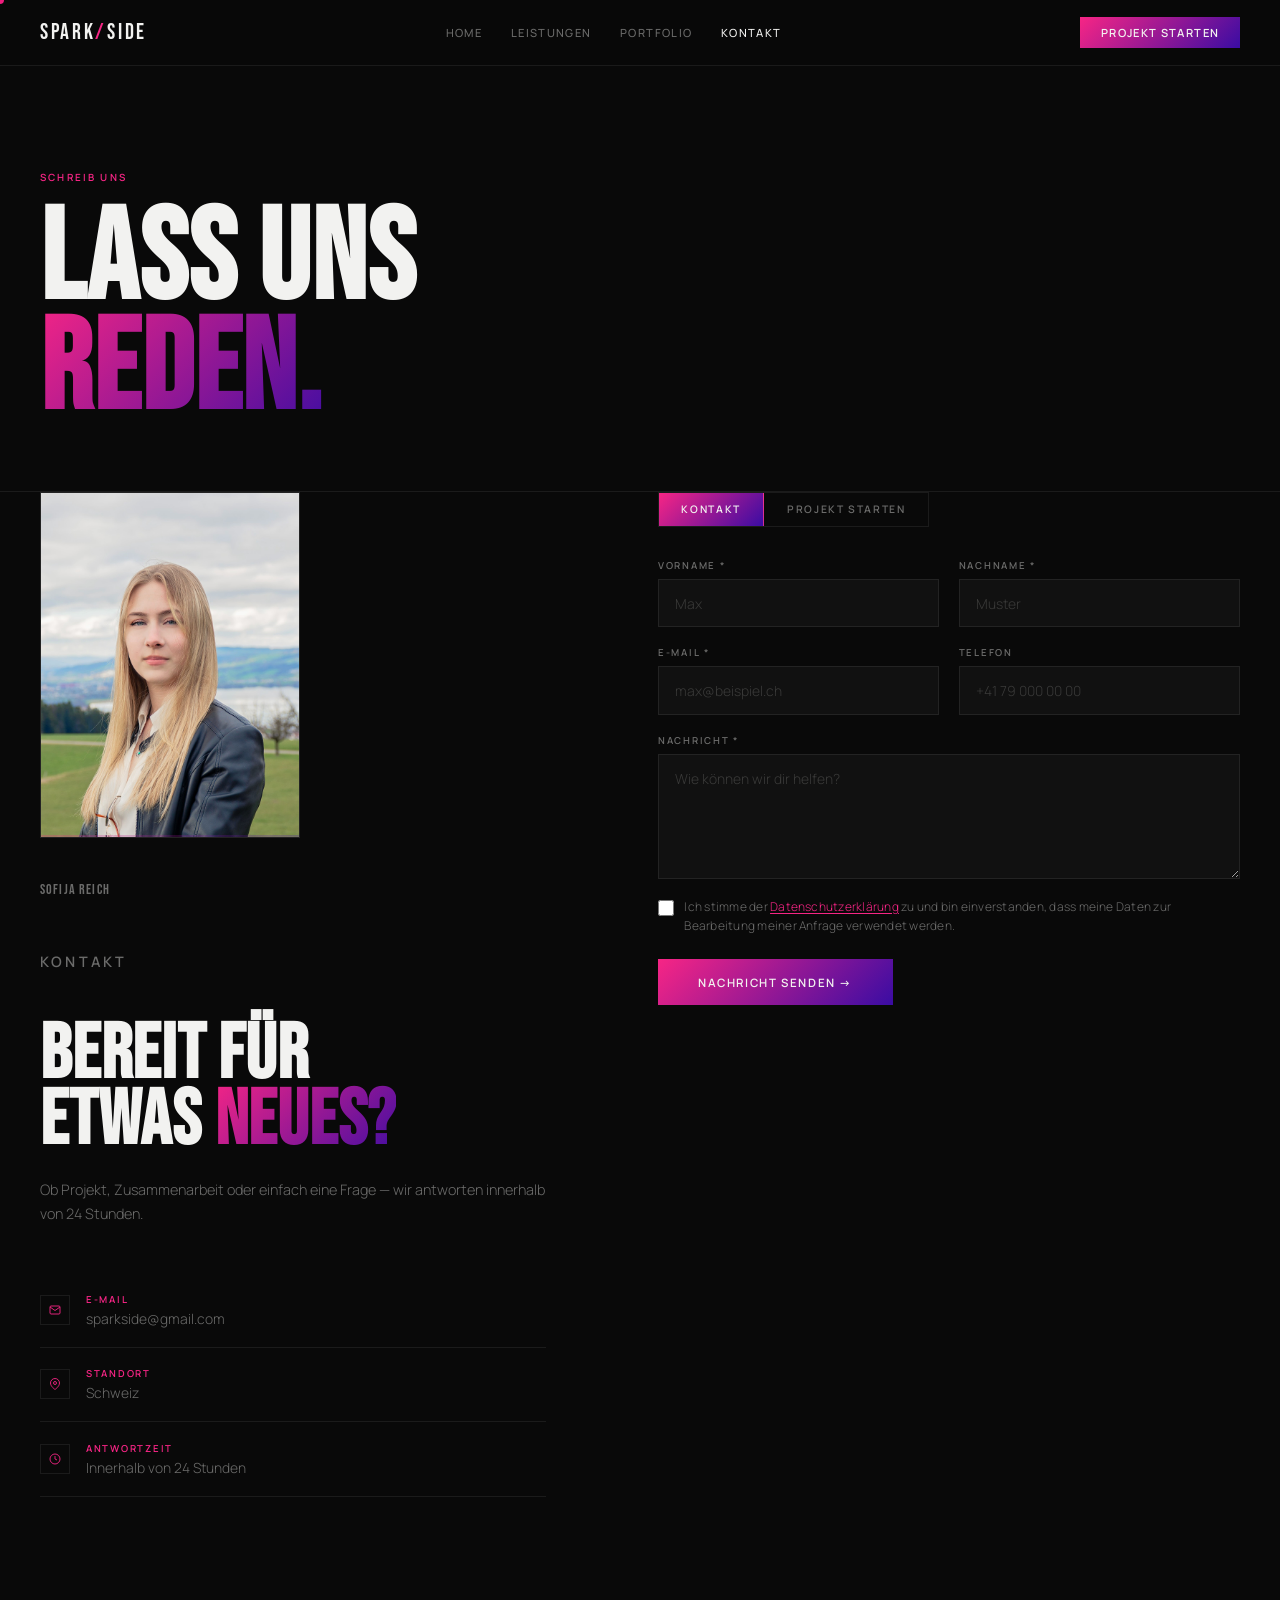
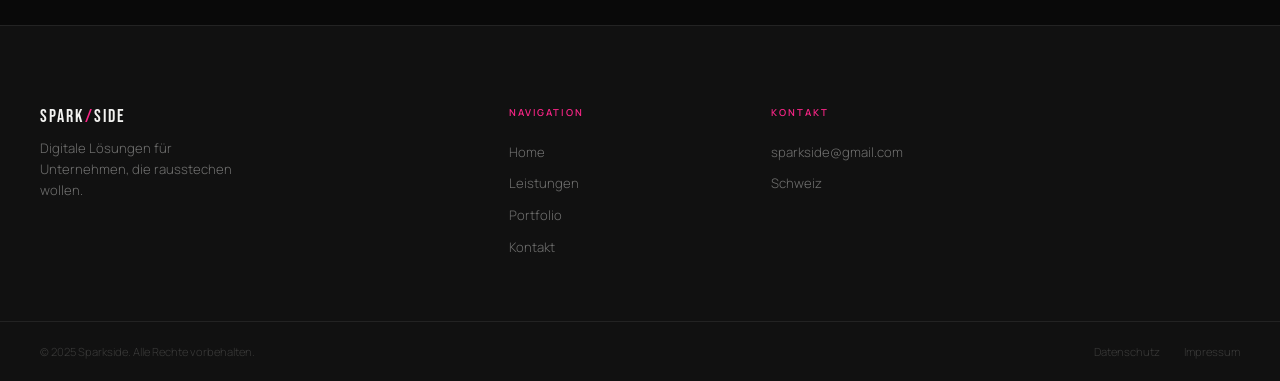
==== contact.html @ 6afa2f3f "Initial commit: SparkSide website" ====
<!DOCTYPE html>
<html lang="de">

<head>
  <meta charset="UTF-8" />
  <meta name="viewport" content="width=device-width, initial-scale=1.0" />
  <title>Kontakt — Sparkside</title>
  <link href="https://fonts.googleapis.com/css2?family=Bebas+Neue&family=Manrope:wght@300;400;500;600&display=swap"
    rel="stylesheet" />
  <link rel="stylesheet" href="style.css" />
  <style>
    .form-tabs {
      display: flex;
      gap: 0;
      margin-bottom: 2rem;
      border: 1px solid var(--bdr);
      width: fit-content;
    }

    .form-tab {
      font-size: .65rem;
      font-weight: 600;
      letter-spacing: .16em;
      text-transform: uppercase;
      padding: .6rem 1.4rem;
      cursor: pointer;
      background: transparent;
      color: var(--dim);
      border: none;
      border-right: 1px solid var(--bdr);
      transition: color .2s, background .2s;
      font-family: var(--fb);
    }

    .form-tab:last-child {
      border-right: none;
    }

    .form-tab.active {
      background: var(--grad);
      color: var(--w);
    }

    .form-panel {
      display: none;
    }

    .form-panel.active {
      display: flex;
      flex-direction: column;
      gap: 1.2rem;
    }

    .fg-check {
      display: flex;
      flex-direction: row;
      align-items: flex-start;
      gap: .65rem;
    }

    .fg-check input[type="checkbox"] {
      width: 16px;
      height: 16px;
      flex-shrink: 0;
      margin-top: 2px;
      accent-color: var(--g);
      cursor: pointer;
    }

    .fg-check label {
      font-size: .75rem;
      line-height: 1.55;
      letter-spacing: .02em;
      text-transform: none;
      color: var(--dim);
      cursor: pointer;
    }

    .fg-check label a {
      color: var(--g);
      text-decoration: underline;
      text-underline-offset: 2px;
    }

    #form-msg {
      display: none;
    }

    .cta-glow::after {
      background: radial-gradient(ellipse at 30%, rgba(247, 37, 133, .06) 0%, rgba(58, 12, 163, .04) 60%, transparent 80%);
    }
  </style>
</head>

<body>
  <div id="cur"></div>

  <nav id="nav">
    <div class="nav-in">
      <a class="logo" href="index.html">SPARK<span>/</span>SIDE</a>
      <ul class="nl">
        <li><a href="index.html">Home</a></li>
        <li><a href="services.html">Leistungen</a></li>
        <li><a href="portfolio.html">Portfolio</a></li>
        <li><a href="contact.html" class="on">Kontakt</a></li>
      </ul>
      <a class="ncta" href="contact.html?typ=projekt">Projekt starten</a>
      <button class="burg" id="burg" aria-label="Menü"><span></span><span></span><span></span></button>
    </div>
  </nav>

  <div class="drw" id="drw">
    <a href="index.html" onclick="closeDrawer()">Home</a>
    <a href="services.html" onclick="closeDrawer()">Leistungen</a>
    <a href="portfolio.html" onclick="closeDrawer()">Portfolio</a>
    <a href="contact.html" onclick="closeDrawer()">Kontakt</a>
    <a class="drw-cta" href="contact.html?typ=projekt" onclick="closeDrawer()">Projekt starten →</a>
  </div>

  <div class="spacer"></div>

  <main>
    <div class="ph">
      <p class="tag rv">Schreib uns</p>
      <h1 class="rv d1">LASS UNS<br><span>REDEN.</span></h1>
    </div>

    <div class="cg">
      <div class="cl rv">
        <!-- Portrait-Platzhalter: Füge dein Foto als assets/portrait.webp ein, dann ersetze diesen Block durch <img src="assets/portrait.webp" alt="Portrait" class="portrait-img" /> -->
        <div class="portrait-ph">
          <div class="portrait-ph-inner">
            <img src="assets/image00001.jpeg" alt="Portrait" class="portrait-img" />
          </div>
        </div>
        <p class="portrait-name">Sofija Reich</p>
        <p class="tag">Kontakt</p>
        <h2>BEREIT FÜR<br>ETWAS <span>NEUES?</span></h2>
        <p>Ob Projekt, Zusammenarbeit oder einfach eine Frage — wir antworten innerhalb von 24 Stunden.</p>

        <div class="cdet">
          <div class="cdet-ic">
            <svg viewBox="0 0 24 24">
              <path d="M4 4h16c1.1 0 2 .9 2 2v12c0 1.1-.9 2-2 2H4c-1.1 0-2-.9-2-2V6c0-1.1.9-2 2-2z" />
              <polyline points="22,6 12,13 2,6" />
            </svg>
          </div>
          <div>
            <div class="cdet-l">E-Mail</div>
            <div class="cdet-v"><a href="mailto:sparkside@gmail.com">sparkside@gmail.com</a></div>
          </div>
        </div>

        <div class="cdet">
          <div class="cdet-ic">
            <svg viewBox="0 0 24 24">
              <path d="M21 10c0 7-9 13-9 13s-9-6-9-13a9 9 0 0 1 18 0z" />
              <circle cx="12" cy="10" r="3" />
            </svg>
          </div>
          <div>
            <div class="cdet-l">Standort</div>
            <div class="cdet-v">Schweiz</div>
          </div>
        </div>

        <div class="cdet">
          <div class="cdet-ic">
            <svg viewBox="0 0 24 24">
              <circle cx="12" cy="12" r="10" />
              <polyline points="12 6 12 12 16 14" />
            </svg>
          </div>
          <div>
            <div class="cdet-l">Antwortzeit</div>
            <div class="cdet-v">Innerhalb von 24 Stunden</div>
          </div>
        </div>
      </div>

      <div class="rv d1">
        <div class="form-tabs">
          <button class="form-tab active" onclick="switchTab('kontakt', this)">Kontakt</button>
          <button class="form-tab" onclick="switchTab('projekt', this)">Projekt starten</button>
        </div>

        <div id="form-msg" class="form-msg"></div>

        <!-- Kontakt-Formular -->
        <form id="form-kontakt" class="form-panel active" action="https://formspree.io/f/DEINE_FORMSPREE_ID"
          method="POST">
          <input type="hidden" name="_subject" value="Neue Kontaktanfrage — Sparkside" />
          <input type="hidden" name="anfrage_typ" value="Kontakt" />

          <div class="fr">
            <div class="fg">
              <label for="k-vorname">Vorname *</label>
              <input id="k-vorname" type="text" name="vorname" required placeholder="Max" autocomplete="given-name" />
            </div>
            <div class="fg">
              <label for="k-nachname">Nachname *</label>
              <input id="k-nachname" type="text" name="nachname" required placeholder="Muster"
                autocomplete="family-name" />
            </div>
          </div>

          <div class="fr">
            <div class="fg">
              <label for="k-email">E-Mail *</label>
              <input id="k-email" type="email" name="email" required placeholder="max@beispiel.ch"
                autocomplete="email" />
            </div>
            <div class="fg">
              <label for="k-telefon">Telefon</label>
              <input id="k-telefon" type="tel" name="telefon" placeholder="+41 79 000 00 00" autocomplete="tel" />
            </div>
          </div>

          <div class="fg">
            <label for="k-nachricht">Nachricht *</label>
            <textarea id="k-nachricht" name="nachricht" required placeholder="Wie können wir dir helfen?"></textarea>
          </div>

          <div class="fg-check">
            <input type="checkbox" id="k-dsgvo" name="datenschutz" required value="akzeptiert" />
            <label for="k-dsgvo">
              Ich stimme der <a href="#">Datenschutzerklärung</a> zu und bin einverstanden, dass meine Daten zur
              Bearbeitung meiner Anfrage verwendet werden.
            </label>
          </div>

          <button type="submit" class="fsub">Nachricht senden →</button>
        </form>

        <!-- Projekt-Formular -->
        <form id="form-projekt" class="form-panel" action="https://formspree.io/f/DEINE_FORMSPREE_ID" method="POST">
          <input type="hidden" name="_subject" value="Neue Projektanfrage — Sparkside" />
          <input type="hidden" name="anfrage_typ" value="Projekt starten" />

          <div class="fr">
            <div class="fg">
              <label for="p-vorname">Vorname *</label>
              <input id="p-vorname" type="text" name="vorname" required placeholder="Max" autocomplete="given-name" />
            </div>
            <div class="fg">
              <label for="p-nachname">Nachname *</label>
              <input id="p-nachname" type="text" name="nachname" required placeholder="Muster"
                autocomplete="family-name" />
            </div>
          </div>

          <div class="fr">
            <div class="fg">
              <label for="p-email">E-Mail *</label>
              <input id="p-email" type="email" name="email" required placeholder="max@beispiel.ch"
                autocomplete="email" />
            </div>
            <div class="fg">
              <label for="p-telefon">Telefon</label>
              <input id="p-telefon" type="tel" name="telefon" placeholder="+41 79 000 00 00" autocomplete="tel" />
            </div>
          </div>

          <div class="fr">
            <div class="fg">
              <label for="p-leistung">Gewünschte Leistung *</label>
              <select id="p-leistung" name="leistung" required>
                <option value="">Bitte wählen …</option>
                <option value="Webdesign & Entwicklung">Webdesign &amp; Entwicklung</option>
                <option value="Branding & Corporate Design">Branding &amp; Corporate Design</option>
                <option value="Social Media Management">Social Media Management</option>
                <option value="Print & Digitale Dossiers">Print &amp; Digitale Dossiers</option>
                <option value="SEO & Digital Ads">SEO &amp; Digital Ads</option>
                <option value="Mehrere / Paket">Mehrere / Paket</option>
              </select>
            </div>
            <div class="fg">
              <label for="p-budget">Geschätztes Budget</label>
              <select id="p-budget" name="budget">
                <option value="Noch unklar">Noch unklar</option>
                <option value="Bis CHF 2'000">Bis CHF 2'000</option>
                <option value="CHF 2'000–5'000">CHF 2'000–5'000</option>
                <option value="CHF 5'000–10'000">CHF 5'000–10'000</option>
                <option value="Über CHF 10'000">Über CHF 10'000</option>
              </select>
            </div>
          </div>

          <div class="fg">
            <label for="p-unternehmen">Unternehmen / Website</label>
            <input id="p-unternehmen" type="text" name="unternehmen" placeholder="Muster GmbH — muster.ch" />
          </div>

          <div class="fg">
            <label for="p-nachricht">Projektbeschreibung *</label>
            <textarea id="p-nachricht" name="nachricht" required
              placeholder="Erzähl uns von deinem Projekt — was soll entstehen, was sind deine Ziele?"
              style="min-height:150px"></textarea>
          </div>

          <div class="fg-check">
            <input type="checkbox" id="p-dsgvo" name="datenschutz" required value="akzeptiert" />
            <label for="p-dsgvo">
              Ich stimme der <a href="#">Datenschutzerklärung</a> zu und bin einverstanden, dass meine Daten zur
              Bearbeitung meiner Anfrage verwendet werden.
            </label>
          </div>

          <button type="submit" class="fsub">Anfrage senden →</button>
        </form>
      </div>
    </div>
  </main>

  <footer class="foot">
    <div class="foot-top">
      <div>
        <div class="fl">SPARK<span>/</span>SIDE</div>
        <p class="ft-tag">Digitale Lösungen für Unternehmen, die rausstechen wollen.</p>
      </div>
      <div class="fcol">
        <h5>Navigation</h5>
        <ul>
          <li><a href="index.html">Home</a></li>
          <li><a href="services.html">Leistungen</a></li>
          <li><a href="portfolio.html">Portfolio</a></li>
          <li><a href="contact.html">Kontakt</a></li>
        </ul>
      </div>
      <div class="fcol">
        <h5>Kontakt</h5>
        <ul>
          <li><a href="mailto:sparkside@gmail.com">sparkside@gmail.com</a></li>
          <li><span style="font-size:.82rem;color:var(--dim)">Schweiz</span></li>
        </ul>
      </div>
    </div>
    <div class="foot-bot">
      <span class="fcp">© 2025 Sparkside. Alle Rechte vorbehalten.</span>
      <div class="flg"><a href="#">Datenschutz</a><a href="#">Impressum</a></div>
    </div>
  </footer>

  <script src="script.js"></script>
  <script>
    function switchTab(panel, btn) {
      document.querySelectorAll('.form-tab').forEach(function (t) { t.classList.remove('active'); });
      document.querySelectorAll('.form-panel').forEach(function (p) { p.classList.remove('active'); });
      btn.classList.add('active');
      document.getElementById('form-' + panel).classList.add('active');
      var msg = document.getElementById('form-msg');
      msg.style.display = 'none';
      msg.className = 'form-msg';
    }

    (function () {
      var params = new URLSearchParams(window.location.search);
      if (params.get('typ') === 'projekt') {
        var btn = document.querySelectorAll('.form-tab')[1];
        if (btn) switchTab('projekt', btn);
      }

      ['form-kontakt', 'form-projekt'].forEach(function (id) {
        var form = document.getElementById(id);
        if (!form) return;

        form.addEventListener('submit', async function (e) {
          e.preventDefault();
          var submitBtn = form.querySelector('.fsub');
          var originalText = submitBtn.textContent;
          var msg = document.getElementById('form-msg');

          submitBtn.disabled = true;
          submitBtn.textContent = 'Wird gesendet …';

          try {
            var res = await fetch(form.action, {
              method: 'POST',
              body: new FormData(form),
              headers: { 'Accept': 'application/json' }
            });

            if (res.ok) {
              msg.className = 'form-msg success';
              msg.textContent = 'Vielen Dank — wir melden uns innerhalb von 24 Stunden bei dir.';
              msg.style.display = 'block';
              form.reset();
            } else {
              var data = await res.json();
              throw new Error(data.errors ? data.errors.map(function (e) { return e.message; }).join(', ') : 'Fehler');
            }
          } catch (err) {
            msg.className = 'form-msg error';
            msg.textContent = 'Etwas ist schiefgelaufen. Bitte versuche es erneut oder schreib uns direkt: sparkside@gmail.com';
            msg.style.display = 'block';
          }

          submitBtn.disabled = false;
          submitBtn.textContent = originalText;
          msg.scrollIntoView({ behavior: 'smooth', block: 'nearest' });
        });
      });
    })();
  </script>
</body>

</html>                                                                                           
---- style.css ----
:root {
  --bg:    #090909;
  --bg2:   #111111;
  --bg3:   #191919;
  --g:     #f72585;
  --gd:    #c91f6c;
  --p2:    #3a0ca3;
  --grad:  linear-gradient(135deg, #f72585, #3a0ca3);
  --w:     #f2f2f0;
  --dim:   rgba(242,242,240,0.42);
  --dimr:  rgba(242,242,240,0.14);
  --bdr:   rgba(242,242,240,0.08);
  --fh:    'Bebas Neue', sans-serif;
  --fb:    'Manrope', sans-serif;
  --nav:   66px;
}

*,
*::before,
*::after {
  box-sizing: border-box;
  margin: 0;
  padding: 0;
}

html {
  scroll-behavior: smooth;
}

body {
  background: var(--bg);
  color: var(--w);
  font-family: var(--fb);
  font-weight: 300;
  -webkit-font-smoothing: antialiased;
  overflow-x: hidden;
}

a {
  color: inherit;
  text-decoration: none;
}

ul {
  list-style: none;
}

img,
svg {
  display: block;
  max-width: 100%;
}

button,
input,
select,
textarea {
  font: inherit;
}

/* Cursor */
#cur {
  position: fixed;
  width: 8px;
  height: 8px;
  background: var(--g);
  border-radius: 50%;
  pointer-events: none;
  z-index: 9999;
  transform: translate(-50%, -50%);
  transition: width .2s, height .2s;
  mix-blend-mode: difference;
}

#cur.big {
  width: 40px;
  height: 40px;
}

/* Nav */
nav {
  position: fixed;
  top: 0;
  left: 0;
  right: 0;
  height: var(--nav);
  z-index: 800;
  background: rgba(9,9,9,0.93);
  backdrop-filter: blur(18px);
  border-bottom: 1px solid var(--bdr);
  transition: border-color .3s, background .3s;
}

nav.sc {
  border-color: rgba(247,37,133,.18);
}

.nav-in {
  max-width: 1300px;
  margin: 0 auto;
  padding: 0 2.5rem;
  height: 100%;
  display: flex;
  align-items: center;
  justify-content: space-between;
  gap: 1rem;
}

.logo {
  font-family: var(--fh);
  font-size: 1.4rem;
  letter-spacing: .12em;
  color: var(--w);
  cursor: pointer;
  display: inline-flex;
  align-items: center;
  flex-shrink: 0;
}

.logo span {
  color: var(--g);
}

.nl {
  display: flex;
  align-items: center;
}

.nl li {
  display: flex;
}

.nl a {
  font-size: .7rem;
  font-weight: 500;
  letter-spacing: .12em;
  text-transform: uppercase;
  color: var(--dim);
  padding: .45rem .9rem;
  cursor: pointer;
  transition: color .2s;
  display: inline-flex;
  align-items: center;
}

.nl a:hover,
.nl a.on,
.nl a[aria-current="page"] {
  color: var(--w);
}

.ncta {
  font-size: .7rem;
  font-weight: 600;
  letter-spacing: .12em;
  text-transform: uppercase;
  color: var(--w);
  background: var(--grad);
  padding: .52rem 1.3rem;
  cursor: pointer;
  transition: filter .25s, transform .15s;
  display: inline-flex;
  align-items: center;
  justify-content: center;
  white-space: nowrap;
  flex-shrink: 0;
}

.ncta:hover {
  filter: brightness(1.14);
  transform: translateY(-1px);
}

.burg {
  display: none;
  flex-direction: column;
  gap: 5px;
  background: none;
  border: none;
  cursor: pointer;
  padding: 6px;
}

.burg span {
  display: block;
  width: 22px;
  height: 1.5px;
  background: var(--w);
  transition: transform .3s, opacity .3s;
}

.burg.open span:nth-child(1) {
  transform: translateY(6.5px) rotate(45deg);
}

.burg.open span:nth-child(2) {
  opacity: 0;
}

.burg.open span:nth-child(3) {
  transform: translateY(-6.5px) rotate(-45deg);
}

.drw {
  display: none;
  position: fixed;
  top: var(--nav);
  left: 0;
  right: 0;
  background: var(--bg2);
  border-bottom: 1px solid var(--bdr);
  padding: 2rem 2.5rem 3rem;
  z-index: 799;
}

.drw.open {
  display: block;
}

.drw a {
  display: block;
  font-family: var(--fh);
  font-size: 2.8rem;
  letter-spacing: .06em;
  color: var(--dim);
  padding: .2rem 0;
  border-bottom: 1px solid var(--bdr);
  cursor: pointer;
  transition: color .15s;
}

.drw a:hover {
  color: var(--g);
}

.drw-cta {
  display: inline-flex !important;
  align-items: center;
  justify-content: center;
  margin-top: 1.8rem;
  font-size: .7rem !important;
  font-family: var(--fb) !important;
  font-weight: 600;
  letter-spacing: .14em;
  text-transform: uppercase;
  background: var(--grad) !important;
  color: var(--w) !important;
  padding: .65rem 1.6rem !important;
  border: none !important;
  cursor: pointer;
  transition: filter .25s;
}

.drw-cta:hover {
  filter: brightness(1.14);
  color: var(--w) !important;
}

.spacer {
  height: var(--nav);
}

/* Shared */
main {
  width: 100%;
}

.tag {
  font-size: .62rem;
  font-weight: 600;
  letter-spacing: .22em;
  text-transform: uppercase;
  color: var(--g);
}

.w-wrap {
  max-width: 1300px;
  margin: 0 auto;
  padding: 0 2.5rem;
}

.sec {
  padding: 8rem 2.5rem;
  max-width: 1300px;
  margin: 0 auto;
}

.rv {
  opacity: 0;
  transform: translateY(28px);
  transition:
    opacity .75s cubic-bezier(.22,1,.36,1),
    transform .75s cubic-bezier(.22,1,.36,1);
}

.rv.in {
  opacity: 1;
  transform: none;
}

.rv.d1 { transition-delay: .1s; }
.rv.d2 { transition-delay: .2s; }
.rv.d3 { transition-delay: .3s; }
.rv.d4 { transition-delay: .4s; }

.tlink {
  font-size: .68rem;
  font-weight: 600;
  letter-spacing: .16em;
  text-transform: uppercase;
  color: var(--g);
  cursor: pointer;
  display: inline-flex;
  align-items: center;
  gap: .5rem;
  transition: gap .2s;
}

.tlink:hover {
  gap: .9rem;
}

.btn {
  font-size: .7rem;
  font-weight: 600;
  letter-spacing: .12em;
  text-transform: uppercase;
  padding: .75rem 1.8rem;
  cursor: pointer;
  border: none;
  display: inline-flex;
  align-items: center;
  justify-content: center;
  transition: background .2s, color .2s, transform .15s, border-color .2s, filter .25s;
  font-family: var(--fb);
  white-space: nowrap;
}

.btn:hover {
  transform: translateY(-2px);
}

.btn-g {
  background: var(--grad);
  color: var(--w);
}

.btn-g:hover {
  filter: brightness(1.14);
}

.btn-o {
  background: transparent;
  color: var(--dim);
  border: 1px solid var(--bdr);
}

.btn-o:hover {
  color: var(--w);
  border-color: var(--dimr);
}

/* Hero */
.hero {
  min-height: calc(100vh - var(--nav));
  display: flex;
  flex-direction: column;
  justify-content: flex-end;
  padding: 0 2.5rem 3.5rem;
  max-width: 1300px;
  margin: 0 auto;
}

.hero-kick {
  font-size: .62rem;
  font-weight: 600;
  letter-spacing: .24em;
  text-transform: uppercase;
  color: var(--g);
  margin-bottom: 1.6rem;
  display: flex;
  align-items: center;
  gap: .8rem;
}

.hero-kick::before {
  content: '';
  width: 24px;
  height: 1.5px;
  background: var(--g);
}

.hero h1 {
  font-family: var(--fh);
  font-size: clamp(5rem, 13vw, 14rem);
  line-height: .88;
  letter-spacing: .01em;
  color: var(--w);
}

.hero h1 .st {
  color: transparent;
  -webkit-text-stroke: 2px var(--g);
}

.hero-row {
  display: flex;
  align-items: flex-end;
  justify-content: space-between;
  margin-top: 3rem;
  padding-top: 2rem;
  border-top: 1px solid var(--bdr);
  flex-wrap: wrap;
  gap: 2rem;
}

.hero-sub {
  font-size: .9rem;
  color: var(--dim);
  max-width: 320px;
  line-height: 1.6;
}

.hero-btns {
  display: flex;
  gap: .8rem;
  align-items: center;
  flex-wrap: wrap;
}

/* Ticker */
.tick-wrap {
  overflow: hidden;
  border-top: 1px solid var(--bdr);
  border-bottom: 1px solid var(--bdr);
  background: var(--bg2);
  padding: .75rem 0;
}

.tick-t {
  display: flex;
  gap: 2.5rem;
  animation: tick 26s linear infinite;
  white-space: nowrap;
  width: max-content;
}

.tick-t span {
  font-size: .6rem;
  font-weight: 600;
  letter-spacing: .22em;
  text-transform: uppercase;
  color: var(--dim);
  flex-shrink: 0;
}

.tick-t .s {
  color: var(--g);
  font-size: .55rem;
}

@keyframes tick {
  from { transform: translateX(0); }
  to   { transform: translateX(-50%); }
}

/* Intro */
.intro {
  padding: 9rem 2.5rem;
  max-width: 1300px;
  margin: 0 auto;
  border-bottom: 1px solid var(--bdr);
}

.intro-g {
  display: grid;
  grid-template-columns: 1fr 1fr;
  gap: 6rem;
  align-items: end;
}

.intro-g h2 {
  font-family: var(--fh);
  font-size: clamp(3rem, 7vw, 7rem);
  line-height: .88;
  color: var(--w);
}

.intro-g h2 span {
  background: var(--grad);
  -webkit-background-clip: text;
  -webkit-text-fill-color: transparent;
  background-clip: text;
}

.intro-r p {
  font-size: .92rem;
  color: var(--dim);
  line-height: 1.7;
  margin-bottom: 1rem;
}

.stats {
  display: grid;
  grid-template-columns: repeat(3, 1fr);
  margin-top: 5rem;
  border: 1px solid var(--bdr);
}

.stat {
  padding: 2.5rem 2rem;
  border-right: 1px solid var(--bdr);
  transition: background .2s;
}

.stat:last-child {
  border-right: none;
}

.stat:hover {
  background: var(--bg2);
}

.sn {
  font-family: var(--fh);
  font-size: clamp(3rem, 6vw, 5.5rem);
  line-height: 1;
  color: var(--w);
  letter-spacing: .02em;
}

.sn span {
  color: var(--g);
}

.sl {
  font-size: .78rem;
  color: var(--dim);
  margin-top: .4rem;
  font-weight: 400;
}

/* Work */
.wh {
  display: flex;
  justify-content: space-between;
  align-items: flex-end;
  margin-bottom: 2.5rem;
  flex-wrap: wrap;
  gap: 1rem;
}

.wh h2 {
  font-family: var(--fh);
  font-size: clamp(3rem, 6vw, 6rem);
  line-height: .88;
  color: var(--w);
}

.wh h2 span {
  background: var(--grad);
  -webkit-background-clip: text;
  -webkit-text-fill-color: transparent;
  background-clip: text;
}

.wg {
  display: grid;
  grid-template-columns: 1.5fr 1fr;
  grid-template-rows: auto auto;
  gap: 2px;
  background: var(--bdr);
}

.wi {
  position: relative;
  overflow: hidden;
  background: var(--bg2);
  cursor: pointer;
  display: block;
}

.wi.tall {
  grid-row: 1 / 3;
}

.wi-img {
  overflow: hidden;
  height: 100%;
  min-height: 260px;
}

.wi-ph {
  width: 100%;
  height: 100%;
  min-height: inherit;
  display: flex;
  align-items: center;
  justify-content: center;
  transition: transform .7s cubic-bezier(.22,1,.36,1);
}

.wi:hover .wi-ph {
  transform: scale(1.04);
}

.ph1 { background: #101210; }
.ph2 { background: #0e0e14; }
.ph3 { background: #100e0e; }

.wi-ph span {
  font-size: .58rem;
  letter-spacing: .14em;
  text-transform: uppercase;
  color: rgba(242,242,240,.1);
}

.wi::before {
  content: '';
  position: absolute;
  bottom: 0;
  left: 0;
  height: 2px;
  width: 0;
  background: var(--grad);
  transition: width .4s cubic-bezier(.22,1,.36,1);
  z-index: 2;
}

.wi:hover::before {
  width: 100%;
}

.wi-info {
  position: absolute;
  bottom: 0;
  left: 0;
  right: 0;
  padding: 1.4rem 1.6rem;
  background: linear-gradient(to top, rgba(9,9,9,.88) 0%, transparent 100%);
  transform: translateY(4px);
  opacity: 0;
  transition: opacity .3s, transform .3s;
}

.wi:hover .wi-info {
  opacity: 1;
  transform: none;
}

.wi-title {
  font-family: var(--fh);
  font-size: 1.3rem;
  letter-spacing: .05em;
  color: var(--w);
  margin-bottom: .2rem;
}

.wi-cat {
  font-size: .62rem;
  font-weight: 600;
  letter-spacing: .14em;
  text-transform: uppercase;
  color: var(--g);
}

.wi-arr {
  position: absolute;
  top: 1.2rem;
  right: 1.4rem;
  font-size: 1.1rem;
  color: var(--g);
  transition: transform .25s;
}

.wi:hover .wi-arr {
  transform: translate(3px, -3px);
}

.wi-lbl {
  padding: 1rem 0 .2rem;
  display: flex;
  justify-content: space-between;
  align-items: center;
}

.wi-lbl-t {
  font-family: var(--fh);
  font-size: .95rem;
  letter-spacing: .04em;
  color: var(--w);
}

.wi-lbl-c {
  font-size: .62rem;
  color: var(--dim);
}

/* CTA */
.cta {
  padding: 7rem 2.5rem;
  text-align: center;
  background: var(--bg2);
  border-top: 1px solid var(--bdr);
  border-bottom: 1px solid var(--bdr);
  position: relative;
  overflow: hidden;
}

.cta::after {
  content: '';
  position: absolute;
  top: 50%;
  left: 50%;
  transform: translate(-50%, -50%);
  width: 600px;
  height: 300px;
  background: radial-gradient(ellipse at 30%, rgba(247,37,133,.06) 0%, rgba(58,12,163,.04) 60%, transparent 80%);
  pointer-events: none;
}

.cta h2 {
  font-family: var(--fh);
  font-size: clamp(3rem, 8vw, 8.5rem);
  line-height: .88;
  color: var(--w);
  margin-bottom: 1.5rem;
  letter-spacing: .01em;
}

.cta h2 span {
  background: var(--grad);
  -webkit-background-clip: text;
  -webkit-text-fill-color: transparent;
  background-clip: text;
}

.cta p {
  font-size: .9rem;
  color: var(--dim);
  margin-bottom: 2.5rem;
  line-height: 1.6;
}

/* Page header */
.ph {
  padding: 6.5rem 2.5rem 4rem;
  max-width: 1300px;
  margin: 0 auto;
  border-bottom: 1px solid var(--bdr);
}

.ph h1 {
  font-family: var(--fh);
  font-size: clamp(4rem, 10vw, 10rem);
  line-height: .86;
  letter-spacing: .01em;
  color: var(--w);
  margin-top: 1.4rem;
}

.ph h1 span {
  background: var(--grad);
  -webkit-background-clip: text;
  -webkit-text-fill-color: transparent;
  background-clip: text;
}

/* Services */
.svl {
  max-width: 1300px;
  margin: 0 auto;
}

.svi {
  display: grid;
  grid-template-columns: 60px 1fr 140px;
  gap: 2.5rem;
  align-items: start;
  padding: 3rem 2.5rem;
  border-bottom: 1px solid var(--bdr);
  transition: background .2s;
  position: relative;
  overflow: hidden;
}

.svi::before {
  content: '';
  position: absolute;
  left: 0;
  top: 0;
  bottom: 0;
  width: 0;
  background: var(--grad);
  transition: width .4s cubic-bezier(.22,1,.36,1);
}

.svi:hover::before {
  width: 2px;
}

.svi:hover {
  background: var(--bg2);
}

.svi-n {
  font-family: var(--fh);
  font-size: .82rem;
  letter-spacing: .1em;
  color: var(--g);
  padding-top: .3rem;
}

.svi-b h3 {
  font-family: var(--fh);
  font-size: clamp(1.6rem, 3vw, 2.5rem);
  letter-spacing: .04em;
  color: var(--w);
  margin-bottom: .7rem;
  line-height: 1;
}

.svi-b p {
  font-size: .87rem;
  color: var(--dim);
  line-height: 1.65;
  max-width: 500px;
}

.stags {
  display: flex;
  flex-wrap: wrap;
  gap: .3rem;
  margin-top: 1rem;
}

.stag {
  font-size: .6rem;
  font-weight: 600;
  letter-spacing: .1em;
  text-transform: uppercase;
  border: 1px solid var(--bdr);
  color: var(--dim);
  padding: .2rem .55rem;
  transition: border-color .2s, color .2s;
}

.svi:hover .stag {
  border-color: rgba(247,37,133,.22);
  color: rgba(247,37,133,.75);
}

.svi-p {
  font-size: .8rem;
  color: var(--dim);
  padding-top: .3rem;
  text-align: right;
  font-weight: 400;
}

/* Portfolio */
.pg {
  max-width: 1300px;
  margin: 0 auto;
  padding: 4rem 2.5rem 8rem;
  display: grid;
  grid-template-columns: 1fr 1fr;
  gap: 2.5rem;
}

.pi {
  cursor: pointer;
  position: relative;
  display: block;
}

.pi-img {
  aspect-ratio: 4 / 3;
  overflow: hidden;
  position: relative;
}

.pi-in {
  width: 100%;
  height: 100%;
  transition: transform .65s cubic-bezier(.22,1,.36,1);
}

.pi:hover .pi-in {
  transform: scale(1.05);
}

.pph {
  display: flex;
  align-items: center;
  justify-content: center;
  font-size: .58rem;
  letter-spacing: .14em;
  text-transform: uppercase;
  color: rgba(242,242,240,.1);
}

.pi-line {
  height: 1.5px;
  background: var(--bdr);
  margin: 1.3rem 0 1.1rem;
  transition: background .3s;
}

.pi:hover .pi-line {
  background: var(--g);
}

.pi-meta {
  display: flex;
  justify-content: space-between;
  align-items: flex-end;
  gap: 1rem;
}

.pi-t {
  font-family: var(--fh);
  font-size: 1.2rem;
  letter-spacing: .05em;
  color: var(--w);
  margin-bottom: .25rem;
  line-height: 1;
}

.pi-c {
  font-size: .62rem;
  font-weight: 500;
  letter-spacing: .1em;
  text-transform: uppercase;
  color: var(--dim);
}

.pi-a {
  font-size: 1.1rem;
  color: var(--g);
  transition: transform .25s;
  flex-shrink: 0;
}

.pi:hover .pi-a {
  transform: translate(3px, -3px);
}

/* Contact */
.cg {
  max-width: 1300px;
  margin: 0 auto;
  padding: 0 2.5rem 8rem;
  display: grid;
  grid-template-columns: 1fr 1.15fr;
  gap: 7rem;
  align-items: start;
}

.cl h2 {
  font-family: var(--fh);
  font-size: clamp(3rem, 6vw, 6.5rem);
  line-height: .86;
  letter-spacing: .01em;
  color: var(--w);
  margin: 1.4rem 0 1.5rem;
}

.cl h2 span {
  background: var(--grad);
  -webkit-background-clip: text;
  -webkit-text-fill-color: transparent;
  background-clip: text;
}

.cl p {
  font-size: .9rem;
  color: var(--dim);
  line-height: 1.65;
  margin-bottom: 3rem;
}

.cdet {
  padding: 1.2rem 0;
  border-bottom: 1px solid var(--bdr);
  display: flex;
  gap: 1rem;
  align-items: flex-start;
}

.cdet-ic {
  width: 30px;
  height: 30px;
  flex-shrink: 0;
  border: 1px solid var(--bdr);
  display: flex;
  align-items: center;
  justify-content: center;
  margin-top: 2px;
  transition: border-color .2s;
}

.cdet:hover .cdet-ic {
  border-color: var(--g);
}

.cdet-ic svg {
  width: 12px;
  height: 12px;
  stroke: var(--g);
  fill: none;
  stroke-width: 1.8;
}

.cdet-l {
  font-size: .6rem;
  font-weight: 600;
  letter-spacing: .18em;
  text-transform: uppercase;
  color: var(--g);
  margin-bottom: .2rem;
}

.cdet-v {
  font-size: .87rem;
  color: var(--dim);
}

.cf {
  display: flex;
  flex-direction: column;
  gap: 1.2rem;
}

.fg {
  display: flex;
  flex-direction: column;
  gap: .45rem;
}

.fg label {
  font-size: .6rem;
  font-weight: 600;
  letter-spacing: .18em;
  text-transform: uppercase;
  color: var(--dim);
}

.fg input,
.fg textarea,
.fg select {
  background: var(--bg2);
  border: 1px solid var(--bdr);
  color: var(--w);
  font-family: var(--fb);
  font-size: .87rem;
  font-weight: 300;
  padding: .85rem 1rem;
  outline: none;
  width: 100%;
  transition: border-color .25s, background .25s;
  -webkit-appearance: none;
  appearance: none;
  border-radius: 0;
}

.fg input:focus,
.fg textarea:focus,
.fg select:focus {
  border-color: rgba(247,37,133,.5);
}

.fg select {
  background-image: url("data:image/svg+xml,%3Csvg xmlns='http://www.w3.org/2000/svg' width='10' height='6' viewBox='0 0 10 6'%3E%3Cpath d='M0 0l5 6 5-6z' fill='rgba(242,242,240,0.35)'/%3E%3C/svg%3E");
  background-repeat: no-repeat;
  background-position: right 1rem center;
  padding-right: 2.5rem;
}

.fg input::placeholder,
.fg textarea::placeholder {
  color: rgba(242,242,240,.18);
}

.fg textarea {
  resize: vertical;
  min-height: 125px;
}

.fg select option {
  background: var(--bg);
}

.fr {
  display: grid;
  grid-template-columns: 1fr 1fr;
  gap: 1.2rem;
}

.fsub {
  font-size: .72rem;
  font-weight: 600;
  letter-spacing: .14em;
  text-transform: uppercase;
  background: var(--grad);
  color: var(--w);
  border: none;
  padding: .95rem 2.5rem;
  cursor: pointer;
  align-self: flex-start;
  transition: filter .25s, transform .15s;
  margin-top: .3rem;
  font-family: var(--fb);
}

.fsub:hover {
  filter: brightness(1.14);
  transform: translateY(-1px);
}

.fsub:disabled {
  opacity: .5;
  cursor: not-allowed;
  transform: none;
}

/* Footer */
.foot {
  background: var(--bg2);
  border-top: 1px solid var(--bdr);
}

.foot-top {
  max-width: 1300px;
  margin: 0 auto;
  padding: 5rem 2.5rem 4rem;
  display: grid;
  grid-template-columns: 2fr 1fr 1fr 1fr;
  gap: 3.5rem;
}

.fl {
  font-family: var(--fh);
  font-size: 1.1rem;
  letter-spacing: .12em;
  color: var(--w);
  margin-bottom: .7rem;
}

.fl span {
  color: var(--g);
}

.ft-tag {
  font-size: .82rem;
  color: var(--dim);
  max-width: 200px;
  line-height: 1.6;
  margin-bottom: 1.6rem;
}

.fsoc {
  display: flex;
  gap: .5rem;
}

.fsoc a {
  width: 30px;
  height: 30px;
  border: 1px solid var(--bdr);
  display: flex;
  align-items: center;
  justify-content: center;
  color: var(--dim);
  transition: border-color .2s, color .2s;
}

.fsoc a:hover {
  border-color: var(--g);
  color: var(--g);
}

.fsoc svg {
  width: 12px;
  height: 12px;
  fill: currentColor;
}

.fcol h5 {
  font-size: .6rem;
  font-weight: 600;
  letter-spacing: .2em;
  text-transform: uppercase;
  color: var(--g);
  margin-bottom: 1.3rem;
}

.fcol ul {
  display: flex;
  flex-direction: column;
  gap: .6rem;
}

.fcol ul a,
.fcol ul span {
  font-size: .82rem;
  color: var(--dim);
  cursor: pointer;
  transition: color .2s;
}

.fcol ul a:hover {
  color: var(--w);
}

.foot-bot {
  border-top: 1px solid var(--bdr);
  max-width: 1300px;
  margin: 0 auto;
  padding: 1.4rem 2.5rem;
  display: flex;
  justify-content: space-between;
  align-items: center;
  flex-wrap: wrap;
  gap: 1rem;
}

.fcp {
  font-size: .7rem;
  color: rgba(242,242,240,.18);
}

.flg {
  display: flex;
  gap: 1.5rem;
}

.flg a {
  font-size: .7rem;
  color: rgba(242,242,240,.18);
  cursor: pointer;
  transition: color .2s;
}

.flg a:hover {
  color: var(--g);
}

/* Responsive */
@media (max-width: 960px) {
  .nl,
  .ncta {
    display: none;
  }

  .burg {
    display: flex;
  }

  .intro-g {
    grid-template-columns: 1fr;
    gap: 3rem;
  }

  .stats {
    grid-template-columns: 1fr 1fr;
  }

  .wg {
    grid-template-columns: 1fr;
  }

  .wi.tall {
    grid-row: auto;
  }

  .svi {
    grid-template-columns: 40px 1fr;
  }

  .svi-p {
    display: none;
  }

  .pg {
    grid-template-columns: 1fr;
  }

  .cg {
    grid-template-columns: 1fr;
    gap: 3rem;
  }

  .fr {
    grid-template-columns: 1fr;
  }

  .foot-top {
    grid-template-columns: 1fr 1fr;
    gap: 2.5rem;
  }
}

@media (max-width: 580px) {
  :root {
    --nav: 58px;
  }

  .hero,
  .sec,
  .ph,
  .pg,
  .cg,
  .svi,
  .intro,
  .cta,
  .foot-top,
  .foot-bot,
  .nav-in,
  .drw {
    padding-left: 1.25rem;
    padding-right: 1.25rem;
  }

  .stats {
    grid-template-columns: 1fr;
  }

  .foot-top {
    grid-template-columns: 1fr;
  }

  #cur {
    display: none;
  }

  .hero-btns {
    width: 100%;
  }

  .hero-btns .btn {
    width: 100%;
  }

  .pi-meta,
  .wh,
  .hero-row {
    align-items: flex-start;
  }
}

.form-msg {
  margin-bottom: 1.5rem;
  padding: 1rem 1.2rem;
  border: 1px solid var(--bdr);
  font-size: .82rem;
  line-height: 1.5;
  background: var(--bg2);
}

.form-msg.success {
  border-color: rgba(247, 37, 133, 0.35);
  color: var(--w);
}

.form-msg.error,
.form-msg.invalid-email,
.form-msg.send-error {
  border-color: rgba(255, 90, 90, 0.25);
  color: var(--w);
}
/* ============================================================
   IMAGE FILLS (real photos in .wi and .pi containers)
   ============================================================ */
.wi-img img,
.pi-img img {
  width: 100%;
  height: 100%;
  object-fit: cover;
  display: block;
  transition: transform .7s cubic-bezier(.22,1,.36,1);
}
.wi:hover .wi-img img { transform: scale(1.04); }
.pi:hover .pi-img img { transform: scale(1.05); }

.wi-img { min-height: 240px; }
.wi.tall .wi-img { min-height: 560px; }

/* ============================================================
   PORTFOLIO FILTER TABS
   ============================================================ */
.pf-tabs {
  display: flex;
  flex-wrap: wrap;
  gap: .4rem;
  margin-bottom: 3rem;
}
.pf-tab {
  font-size: .65rem;
  font-weight: 600;
  letter-spacing: .16em;
  text-transform: uppercase;
  padding: .5rem 1.2rem;
  cursor: pointer;
  background: transparent;
  color: var(--dim);
  border: 1px solid var(--bdr);
  transition: color .2s, background .2s, border-color .2s;
  font-family: var(--fb);
}
.pf-tab:hover { color: var(--w); border-color: rgba(247,37,133,.4); }
.pf-tab.active {
  background: var(--grad);
  color: var(--w);
  border-color: transparent;
}
.pi.pf-hidden { display: none !important; }

/* ============================================================
   FEATURED HERO CARD (All in One Bar on portfolio.html)
   ============================================================ */
.pi-hero {
  grid-column: 1 / -1;
  position: relative;
  overflow: hidden;
  display: block;
  cursor: pointer;
  aspect-ratio: 21 / 9;
  min-height: 380px;
}
.pi-hero-img {
  position: absolute;
  inset: 0;
}
.pi-hero-img img {
  width: 100%;
  height: 100%;
  object-fit: cover;
  transition: transform .9s cubic-bezier(.22,1,.36,1);
}
.pi-hero:hover .pi-hero-img img { transform: scale(1.04); }
.pi-hero-overlay {
  position: absolute;
  inset: 0;
  background: linear-gradient(to top, rgba(9,9,9,.88) 0%, rgba(9,9,9,.08) 55%, transparent 100%);
  display: flex;
  align-items: flex-end;
  padding: 2.5rem 3rem;
  transition: background .3s;
}
.pi-hero:hover .pi-hero-overlay {
  background: linear-gradient(to top, rgba(9,9,9,.94) 0%, rgba(9,9,9,.2) 55%, transparent 100%);
}
.pi-hero-title {
  font-family: var(--fh);
  font-size: clamp(2.8rem, 6vw, 6.5rem);
  line-height: .86;
  letter-spacing: .02em;
  color: var(--w);
  margin: .6rem 0 1rem;
}
.pi-hero-arr {
  position: absolute;
  top: 1.5rem;
  right: 1.8rem;
  font-size: 1.2rem;
  color: var(--g);
  transition: transform .25s;
}
.pi-hero:hover .pi-hero-arr { transform: translate(3px,-3px); }
.pi-hero::before {
  content: '';
  position: absolute;
  bottom: 0; left: 0;
  height: 2px; width: 0;
  background: var(--grad);
  transition: width .5s cubic-bezier(.22,1,.36,1);
  z-index: 2;
}
.pi-hero:hover::before { width: 100%; }

.pi-tags {
  display: flex;
  flex-wrap: wrap;
  gap: .4rem;
  margin-top: .4rem;
}
.pi-tag {
  font-size: .58rem;
  font-weight: 600;
  letter-spacing: .1em;
  text-transform: uppercase;
  border: 1px solid rgba(242,242,240,.18);
  color: rgba(242,242,240,.5);
  padding: .22rem .6rem;
}

/* 3-column portfolio grid */
.pg-3 {
  max-width: 1300px;
  margin: 0 auto;
  padding: 2.5rem 2.5rem 8rem;
  display: grid;
  grid-template-columns: repeat(3, 1fr);
  gap: 2.5rem;
}

/* ============================================================
   LIGHTBOX
   ============================================================ */
.lb {
  position: fixed;
  inset: 0;
  background: rgba(5,5,5,.97);
  z-index: 9000;
  display: flex;
  align-items: center;
  justify-content: center;
  opacity: 0;
  pointer-events: none;
  transition: opacity .25s;
}
.lb.open { opacity: 1; pointer-events: all; }
.lb-inner {
  max-width: 92vw;
  max-height: 92vh;
  display: flex;
  align-items: center;
  justify-content: center;
}
.lb-img {
  max-width: 92vw;
  max-height: 92vh;
  object-fit: contain;
  display: block;
  user-select: none;
}
.lb-close {
  position: fixed;
  top: 1.2rem; right: 1.2rem;
  width: 38px; height: 38px;
  background: rgba(242,242,240,.06);
  border: 1px solid rgba(242,242,240,.1);
  color: var(--w);
  font-size: 1rem;
  cursor: pointer;
  display: flex; align-items: center; justify-content: center;
  transition: background .2s, border-color .2s;
  font-family: var(--fb);
  line-height: 1;
}
.lb-close:hover { background: rgba(247,37,133,.2); border-color: rgba(247,37,133,.4); }
.lb-prev, .lb-next {
  position: fixed;
  top: 50%; transform: translateY(-50%);
  width: 42px; height: 42px;
  background: rgba(242,242,240,.06);
  border: 1px solid rgba(242,242,240,.1);
  color: var(--w);
  font-size: 1.1rem;
  cursor: pointer;
  display: flex; align-items: center; justify-content: center;
  transition: background .2s, border-color .2s;
  user-select: none;
  font-family: var(--fb);
}
.lb-prev { left: .8rem; }
.lb-next { right: .8rem; }
.lb-prev:hover, .lb-next:hover { background: rgba(247,37,133,.2); border-color: rgba(247,37,133,.4); }
.lb-count {
  position: fixed;
  bottom: 1.2rem; left: 50%;
  transform: translateX(-50%);
  font-size: .6rem;
  font-weight: 600;
  letter-spacing: .22em;
  text-transform: uppercase;
  color: var(--dim);
}

/* ============================================================
   GALLERY (CSS columns / masonry)
   ============================================================ */
.gal {
  columns: 3;
  column-gap: 4px;
}
.gal-item {
  break-inside: avoid;
  margin-bottom: 4px;
  cursor: zoom-in;
  position: relative;
  overflow: hidden;
  display: block;
}
.gal-item img {
  width: 100%;
  height: auto;
  display: block;
  transition: transform .5s cubic-bezier(.22,1,.36,1);
}
.gal-item:hover img { transform: scale(1.03); }
.gal-item::after {
  content: '';
  position: absolute;
  inset: 0;
  background: rgba(0,0,0,0);
  transition: background .3s;
}
.gal-item:hover::after { background: rgba(247,37,133,.05); }

/* ============================================================
   VIDEO SECTION
   ============================================================ */
.vid-grid {
  display: grid;
  grid-template-columns: repeat(auto-fit, minmax(280px, 1fr));
  gap: 1.5rem;
  margin: 1.5rem 0 3rem;
}
.vid-item {
  background: var(--bg2);
  border: 1px solid var(--bdr);
  overflow: hidden;
}
.vid-item video {
  width: 100%;
  display: block;
  max-height: 560px;
  object-fit: cover;
  background: #000;
}
.vid-caption {
  padding: .75rem 1rem;
  font-size: .6rem;
  font-weight: 600;
  letter-spacing: .14em;
  text-transform: uppercase;
  color: var(--dim);
  border-top: 1px solid var(--bdr);
}

/* ============================================================
   PROJECT DETAIL PAGES
   ============================================================ */
.proj-hero {
  width: 100%;
  height: 68vh;
  min-height: 340px;
  position: relative;
  overflow: hidden;
}
.proj-hero img {
  width: 100%;
  height: 100%;
  object-fit: cover;
}
.proj-hero::after {
  content: '';
  position: absolute;
  bottom: 0; left: 0; right: 0;
  height: 55%;
  background: linear-gradient(to top, rgba(9,9,9,.92), transparent);
  pointer-events: none;
}

.proj-meta {
  max-width: 1300px;
  margin: 0 auto;
  padding: 3rem 2.5rem;
  display: grid;
  grid-template-columns: 1fr 280px;
  gap: 4rem;
  border-bottom: 1px solid var(--bdr);
}
.proj-title {
  font-family: var(--fh);
  font-size: clamp(2.8rem, 7vw, 7rem);
  line-height: .86;
  letter-spacing: .01em;
  color: var(--w);
  margin: .8rem 0 1.5rem;
}
.proj-title span {
  background: var(--grad);
  -webkit-background-clip: text;
  -webkit-text-fill-color: transparent;
  background-clip: text;
}
.proj-desc {
  font-size: .92rem;
  color: var(--dim);
  line-height: 1.75;
  max-width: 580px;
  margin-bottom: 1.5rem;
}

.proj-sidebar { padding-top: .2rem; }
.proj-info-row {
  padding: 1rem 0;
  border-bottom: 1px solid var(--bdr);
}
.proj-info-row:first-child { border-top: 1px solid var(--bdr); }
.proj-info-label {
  font-size: .58rem;
  font-weight: 600;
  letter-spacing: .2em;
  text-transform: uppercase;
  color: var(--g);
  margin-bottom: .3rem;
}
.proj-info-val {
  font-size: .86rem;
  color: var(--dim);
  line-height: 1.5;
}

.proj-body {
  max-width: 1300px;
  margin: 0 auto;
  padding: 3.5rem 2.5rem 6rem;
}

.proj-section-title {
  font-family: var(--fh);
  font-size: clamp(1.8rem, 3.5vw, 3rem);
  letter-spacing: .04em;
  color: var(--w);
  margin: 3rem 0 1.5rem;
  display: flex;
  align-items: center;
  gap: 1.5rem;
}
.proj-section-title::after {
  content: '';
  flex: 1;
  height: 1px;
  background: var(--bdr);
}

.proj-nav {
  display: flex;
  justify-content: space-between;
  align-items: center;
  padding: 2.5rem 0 0;
  border-top: 1px solid var(--bdr);
  margin-top: 3rem;
  flex-wrap: wrap;
  gap: 1rem;
}

.breadcrumb {
  max-width: 1300px;
  margin: 0 auto;
  padding: 1.2rem 2.5rem;
  font-size: .62rem;
  font-weight: 600;
  letter-spacing: .14em;
  text-transform: uppercase;
  color: var(--dim);
  border-bottom: 1px solid var(--bdr);
  display: flex;
  gap: .6rem;
  align-items: center;
}
.breadcrumb a { color: var(--g); transition: opacity .2s; }
.breadcrumb a:hover { opacity: .7; }
.breadcrumb-sep { color: var(--bdr); }

/* Subsections for event locations */
.event-sub {
  padding: 2.5rem 0;
  border-bottom: 1px solid var(--bdr);
}
.event-sub:last-child { border-bottom: none; }
.event-sub-title {
  font-family: var(--fh);
  font-size: clamp(1.6rem, 3vw, 2.5rem);
  letter-spacing: .04em;
  color: var(--w);
  margin-bottom: .5rem;
}
.event-sub-meta {
  font-size: .62rem;
  font-weight: 600;
  letter-spacing: .16em;
  text-transform: uppercase;
  color: var(--g);
  margin-bottom: 1.5rem;
}
.event-sub p {
  font-size: .88rem;
  color: var(--dim);
  line-height: 1.7;
  max-width: 580px;
  margin-bottom: 1.5rem;
}

/* ============================================================
   PORTRAIT PLACEHOLDER (contact.html)
   ============================================================ */
.portrait-ph {
  width: 100%;
  aspect-ratio: 3 / 4;
  max-width: 260px;
  background: var(--bg2);
  border: 1px solid var(--bdr);
  position: relative;
  overflow: hidden;
  margin-bottom: 2.5rem;
}
.portrait-ph::before {
  content: '';
  position: absolute;
  inset: 0;
  background: radial-gradient(ellipse at 50% 25%, rgba(247,37,133,.06) 0%, transparent 68%);
}
.portrait-ph-inner {
  position: absolute;
  inset: 0;
  display: flex;
  flex-direction: column;
  align-items: center;
  justify-content: center;
  gap: .9rem;
}
.portrait-ph-icon {
  width: 56px; height: 56px;
  border-radius: 50%;
  background: rgba(247,37,133,.04);
  border: 1px solid rgba(247,37,133,.15);
  display: flex; align-items: center; justify-content: center;
}
.portrait-ph-icon svg { width: 24px; height: 24px; fill: rgba(247,37,133,.25); }
.portrait-ph-label {
  font-size: .55rem;
  font-weight: 600;
  letter-spacing: .24em;
  text-transform: uppercase;
  color: rgba(242,242,240,.14);
}
.portrait-ph::after {
  content: '';
  position: absolute;
  bottom: 0; left: 0; right: 0;
  height: 2px;
  background: var(--grad);
  opacity: .25;
}

/* ============================================================
   RESPONSIVE ADDITIONS
   ============================================================ */
@media (max-width: 960px) {
  .pg-3 { grid-template-columns: 1fr 1fr; }
  .proj-meta { grid-template-columns: 1fr; gap: 2rem; }
  .gal { columns: 2; }
  .pi-hero-overlay { padding: 1.8rem 2rem; }
  .pi-hero { aspect-ratio: 16 / 9; }
}
@media (max-width: 580px) {
  .pg-3 { grid-template-columns: 1fr; padding: 1.5rem 1.25rem 5rem; }
  .gal { columns: 1; }
  .proj-hero { height: 48vh; }
  .proj-meta, .proj-body, .breadcrumb { padding-left: 1.25rem; padding-right: 1.25rem; }
  .pi-hero-overlay { padding: 1.2rem 1.25rem; }
}

/* vid-label alias */
.vid-label {
  padding: .75rem 1rem;
  font-size: .6rem;
  font-weight: 600;
  letter-spacing: .14em;
  text-transform: uppercase;
  color: var(--dim);
  border-top: 1px solid var(--bdr);
}

/* Portrait name label */
.portrait-name {
  font-family: var(--fh);
  font-size: 1.6rem;
  letter-spacing: .08em;
  color: var(--w);
  margin: 0 0 .4rem;
  line-height: 1;
}
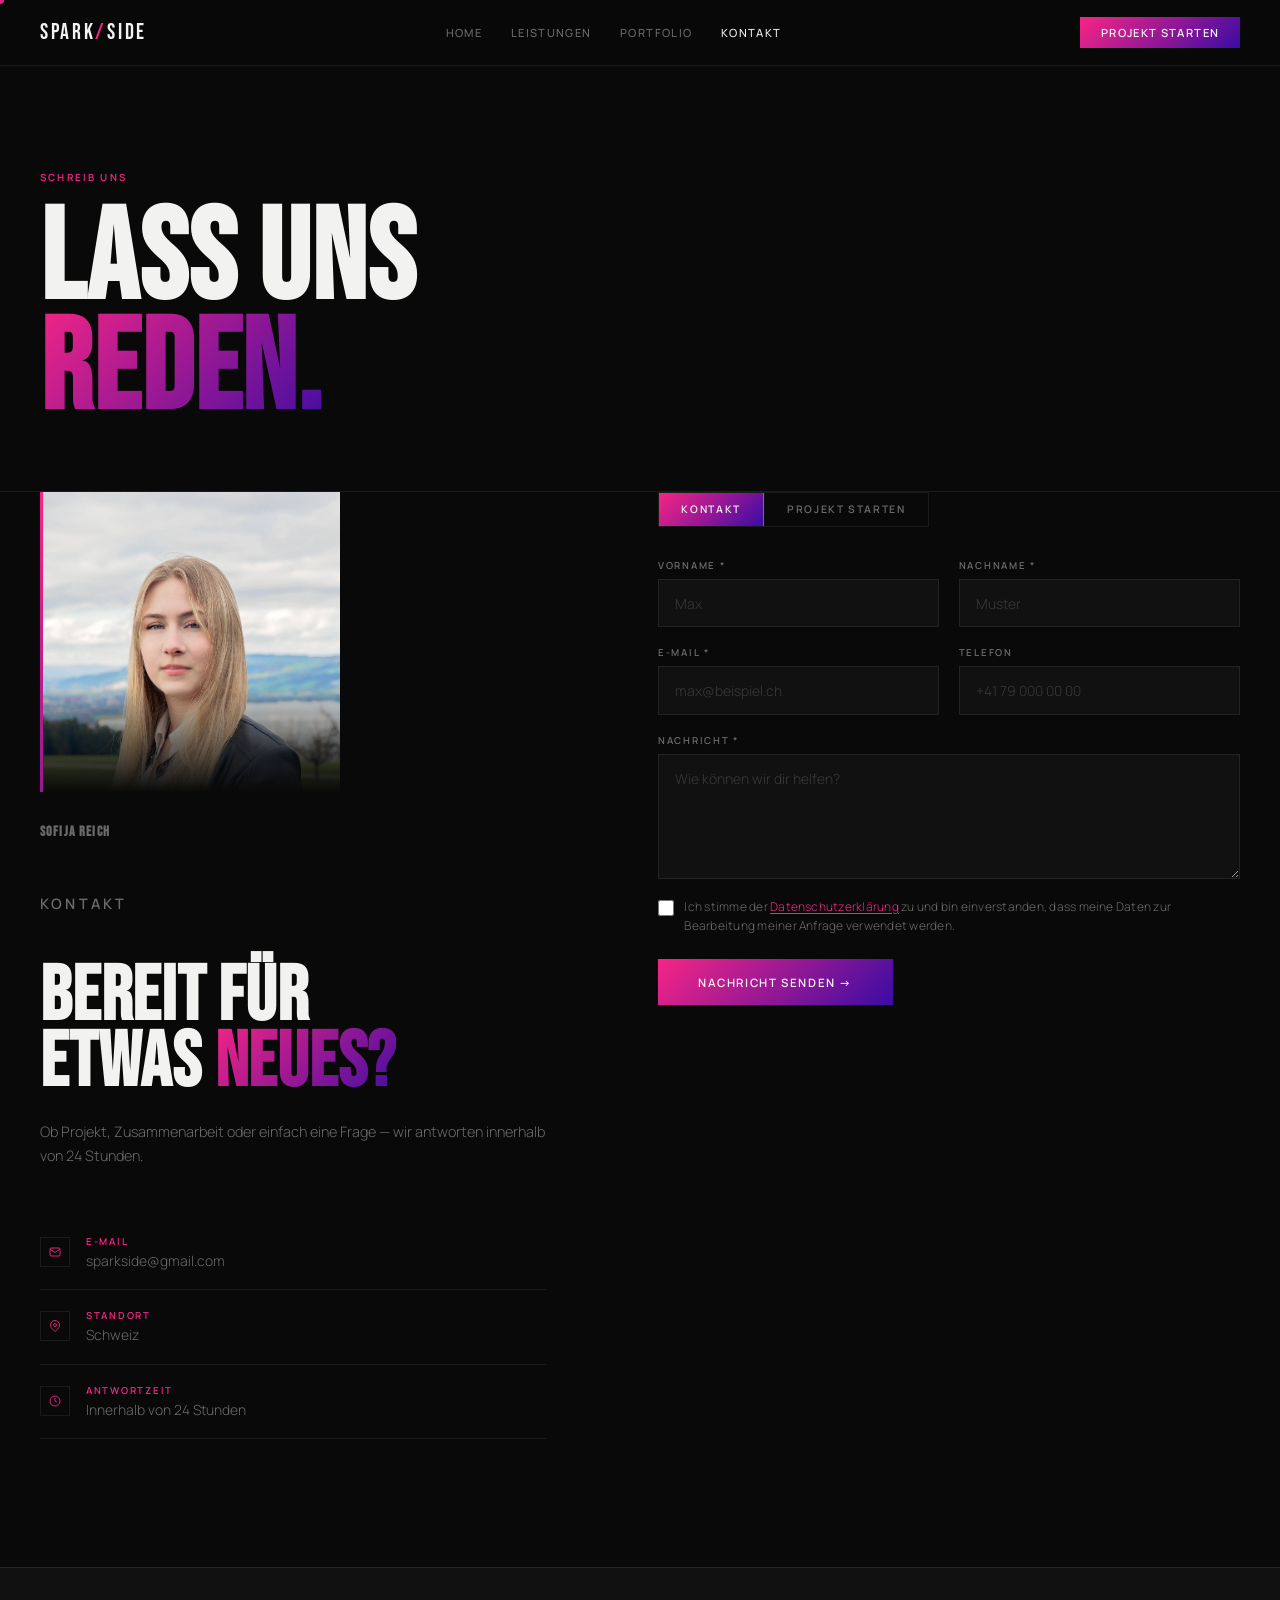
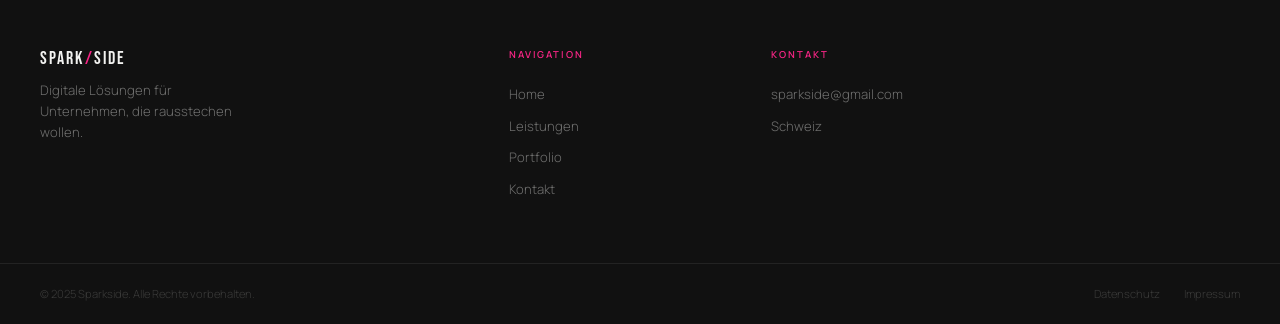
==== commit d2b58daf: "Update website files, add portrait image and htaccess" ====
--- a/contact.html
+++ b/contact.html
@@ -97,24 +97,24 @@
 
   <nav id="nav">
     <div class="nav-in">
-      <a class="logo" href="index.html">SPARK<span>/</span>SIDE</a>
+      <a class="logo" href="/">SPARK<span>/</span>SIDE</a>
       <ul class="nl">
-        <li><a href="index.html">Home</a></li>
-        <li><a href="services.html">Leistungen</a></li>
-        <li><a href="portfolio.html">Portfolio</a></li>
-        <li><a href="contact.html" class="on">Kontakt</a></li>
+        <li><a href="/">Home</a></li>
+        <li><a href="/services">Leistungen</a></li>
+        <li><a href="/portfolio">Portfolio</a></li>
+        <li><a href="/contact" class="on">Kontakt</a></li>
       </ul>
-      <a class="ncta" href="contact.html?typ=projekt">Projekt starten</a>
+      <a class="ncta" href="/contact?typ=projekt">Projekt starten</a>
       <button class="burg" id="burg" aria-label="Menü"><span></span><span></span><span></span></button>
     </div>
   </nav>
 
   <div class="drw" id="drw">
-    <a href="index.html" onclick="closeDrawer()">Home</a>
-    <a href="services.html" onclick="closeDrawer()">Leistungen</a>
-    <a href="portfolio.html" onclick="closeDrawer()">Portfolio</a>
-    <a href="contact.html" onclick="closeDrawer()">Kontakt</a>
-    <a class="drw-cta" href="contact.html?typ=projekt" onclick="closeDrawer()">Projekt starten →</a>
+    <a href="/" onclick="closeDrawer()">Home</a>
+    <a href="/services" onclick="closeDrawer()">Leistungen</a>
+    <a href="/portfolio" onclick="closeDrawer()">Portfolio</a>
+    <a href="/contact" onclick="closeDrawer()">Kontakt</a>
+    <a class="drw-cta" href="/contact?typ=projekt" onclick="closeDrawer()">Projekt starten →</a>
   </div>
 
   <div class="spacer"></div>
@@ -127,10 +127,12 @@
 
     <div class="cg">
       <div class="cl rv">
-        <!-- Portrait-Platzhalter: Füge dein Foto als assets/portrait.webp ein, dann ersetze diesen Block durch <img src="assets/portrait.webp" alt="Portrait" class="portrait-img" /> -->
         <div class="portrait-ph">
           <div class="portrait-ph-inner">
-            <img src="assets/image00001.jpeg" alt="Portrait" class="portrait-img" />
+            <picture>
+              <source srcset="assets/portrait-square.webp" type="image/webp" />
+              <img src="assets/image00001.jpeg" alt="Sofija Reich — Sparkside" class="portrait-img" />
+            </picture>
           </div>
         </div>
         <p class="portrait-name">Sofija Reich</p>
@@ -321,10 +323,10 @@
       <div class="fcol">
         <h5>Navigation</h5>
         <ul>
-          <li><a href="index.html">Home</a></li>
-          <li><a href="services.html">Leistungen</a></li>
-          <li><a href="portfolio.html">Portfolio</a></li>
-          <li><a href="contact.html">Kontakt</a></li>
+          <li><a href="/">Home</a></li>
+          <li><a href="/services">Leistungen</a></li>
+          <li><a href="/portfolio">Portfolio</a></li>
+          <li><a href="/contact">Kontakt</a></li>
         </ul>
       </div>
       <div class="fcol">
@@ -404,4 +406,4 @@
   </script>
 </body>
 
-</html>                                                                                           +</html>
--- a/style.css
+++ b/style.css
@@ -285,7 +285,14 @@
   margin: 0 auto;
 }
 
+/* Default: always visible (no-JS fallback) */
 .rv {
+  opacity: 1;
+  transform: none;
+}
+
+/* JS is active: hide until .in is added */
+.js .rv {
   opacity: 0;
   transform: translateY(28px);
   transition:
@@ -293,7 +300,8 @@
     transform .75s cubic-bezier(.22,1,.36,1);
 }
 
-.rv.in {
+/* Element in viewport: reveal */
+.js .rv.in {
   opacity: 1;
   transform: none;
 }
@@ -588,6 +596,7 @@
   overflow: hidden;
   height: 100%;
   min-height: 260px;
+  position: relative;
 }
 
 .wi-ph {
@@ -1427,15 +1436,20 @@
   cursor: pointer;
   aspect-ratio: 21 / 9;
   min-height: 380px;
+  width: 100%;
 }
 .pi-hero-img {
   position: absolute;
   inset: 0;
-}
-.pi-hero-img img {
+  width: 100%;
+  height: 100%;
+}
+.pi-hero-img img,
+.pi-hero-img video {
   width: 100%;
   height: 100%;
   object-fit: cover;
+  display: block;
   transition: transform .9s cubic-bezier(.22,1,.36,1);
 }
 .pi-hero:hover .pi-hero-img img { transform: scale(1.04); }
@@ -1801,69 +1815,120 @@
    ============================================================ */
 .portrait-ph {
   width: 100%;
-  aspect-ratio: 3 / 4;
-  max-width: 260px;
-  background: var(--bg2);
-  border: 1px solid var(--bdr);
+  aspect-ratio: 1 / 1;
+  max-width: 300px;
   position: relative;
   overflow: hidden;
-  margin-bottom: 2.5rem;
-}
-.portrait-ph::before {
+  margin-bottom: 1.8rem;
+  /* left accent line */
+  border-left: 3px solid;
+  border-image: var(--grad) 1;
+}
+.portrait-ph::after {
+  /* bottom fade into page background */
   content: '';
   position: absolute;
-  inset: 0;
-  background: radial-gradient(ellipse at 50% 25%, rgba(247,37,133,.06) 0%, transparent 68%);
+  bottom: 0; left: 0; right: 0;
+  height: 35%;
+  background: linear-gradient(to bottom, transparent, var(--bg));
+  pointer-events: none;
 }
 .portrait-ph-inner {
   position: absolute;
   inset: 0;
-  display: flex;
-  flex-direction: column;
-  align-items: center;
-  justify-content: center;
-  gap: .9rem;
-}
-.portrait-ph-icon {
-  width: 56px; height: 56px;
-  border-radius: 50%;
-  background: rgba(247,37,133,.04);
-  border: 1px solid rgba(247,37,133,.15);
-  display: flex; align-items: center; justify-content: center;
-}
-.portrait-ph-icon svg { width: 24px; height: 24px; fill: rgba(247,37,133,.25); }
-.portrait-ph-label {
-  font-size: .55rem;
-  font-weight: 600;
-  letter-spacing: .24em;
-  text-transform: uppercase;
-  color: rgba(242,242,240,.14);
-}
-.portrait-ph::after {
-  content: '';
-  position: absolute;
-  bottom: 0; left: 0; right: 0;
-  height: 2px;
-  background: var(--grad);
-  opacity: .25;
+}
+.portrait-img {
+  width: 100%;
+  height: 100%;
+  object-fit: cover;
+  object-position: center top;
+  display: block;
+  filter: saturate(.92) contrast(1.04);
+}
+.portrait-name {
+  font-size: .6rem;
+  font-weight: 600;
+  letter-spacing: .22em;
+  text-transform: uppercase;
+  color: var(--dim);
+  margin-bottom: 1.6rem;
 }
 
 /* ============================================================
    RESPONSIVE ADDITIONS
    ============================================================ */
+
+/* ---- Section container (replaces inline styles in portfolio.html) ---- */
+.pf-section {
+  max-width: 1300px;
+  margin: 0 auto;
+  padding: 3rem 2.5rem 0;
+  overflow: visible;
+}
+.pf-section--hero {
+  overflow: hidden;
+}
+
+/* ---- Tablet (≤960px) ---- */
 @media (max-width: 960px) {
   .pg-3 { grid-template-columns: 1fr 1fr; }
   .proj-meta { grid-template-columns: 1fr; gap: 2rem; }
   .gal { columns: 2; }
   .pi-hero-overlay { padding: 1.8rem 2rem; }
-  .pi-hero { aspect-ratio: 16 / 9; }
-}
+  .pi-hero { aspect-ratio: 16 / 9; min-height: unset; }
+  .wg { grid-template-columns: 1fr 1fr; gap: 1rem; }
+  .wi.tall .wi-img { min-height: 380px; }
+  .vid-grid { grid-template-columns: 1fr; }
+  .foot-top { grid-template-columns: 1fr 1fr; gap: 2rem; }
+  .pf-section { padding: 2rem 1.5rem 0; }
+}
+
+/* ---- Mobile (≤580px) ---- */
 @media (max-width: 580px) {
-  .pg-3 { grid-template-columns: 1fr; padding: 1.5rem 1.25rem 5rem; }
+  /* Layout */
+  .pg-3 { grid-template-columns: 1fr; padding: 1rem 1rem 5rem; }
+  .wg { grid-template-columns: 1fr; gap: .75rem; padding: 0 1rem; }
+  .wi.tall .wi-img { min-height: 56vw; }
+  .wi-img { min-height: 52vw; }
+
+  /* Gallery */
   .gal { columns: 1; }
-  .proj-hero { height: 48vh; }
-  .proj-meta, .proj-body, .breadcrumb { padding-left: 1.25rem; padding-right: 1.25rem; }
-  .pi-hero-overlay { padding: 1.2rem 1.25rem; }
+  .gal-item { margin-bottom: 2px; }
+
+  /* Project hero */
+  .proj-hero { height: 44vw; min-height: 200px; }
+  .proj-meta, .proj-body, .breadcrumb { padding-left: 1rem; padding-right: 1rem; }
+  .proj-meta { padding-top: 1.5rem; }
+  .proj-title { font-size: clamp(2rem, 11vw, 3.5rem); }
+  .proj-section-title { font-size: clamp(1.6rem, 8vw, 2.5rem); }
+
+  /* Portfolio hero card */
+  .pi-hero { aspect-ratio: 4 / 5; min-height: unset; width: 100%; }
+  .pi-hero-overlay { padding: 1.2rem 1rem; }
+  .pi-hero-title { font-size: clamp(1.8rem, 9vw, 3rem); }
+  .pf-section { padding: 1.5rem 1rem 0; overflow: hidden; }
+
+  /* Videos */
+  .vid-grid { grid-template-columns: 1fr !important; gap: 1rem; }
+  .vid-item[style*="max-width"] { max-width: 100% !important; }
+  .vid-item video { max-height: 72vw; }
+
+  /* Type */
+  .ph h1, .ph .h1 { font-size: clamp(2.4rem, 14vw, 5rem); }
+
+  /* Footer */
+  .foot-top { grid-template-columns: 1fr; }
+  .foot-bot { flex-direction: column; gap: 1rem; text-align: center; }
+  .flg { justify-content: center; }
+
+  /* Nav */
+  .ncta { display: none; }
+}
+
+/* ---- Extra small (≤400px) ---- */
+@media (max-width: 400px) {
+  .pi-hero { aspect-ratio: 3 / 4; }
+  .gal { columns: 1; }
 }
 
 /* vid-label alias */
@@ -1886,3 +1951,13 @@
   margin: 0 0 .4rem;
   line-height: 1;
 }
+
+/* Video inside wi-img card (index.html Selected Work) */
+.wi-img video {
+  position: absolute;
+  inset: 0;
+  width: 100%;
+  height: 100%;
+  object-fit: cover;
+  display: block;
+}
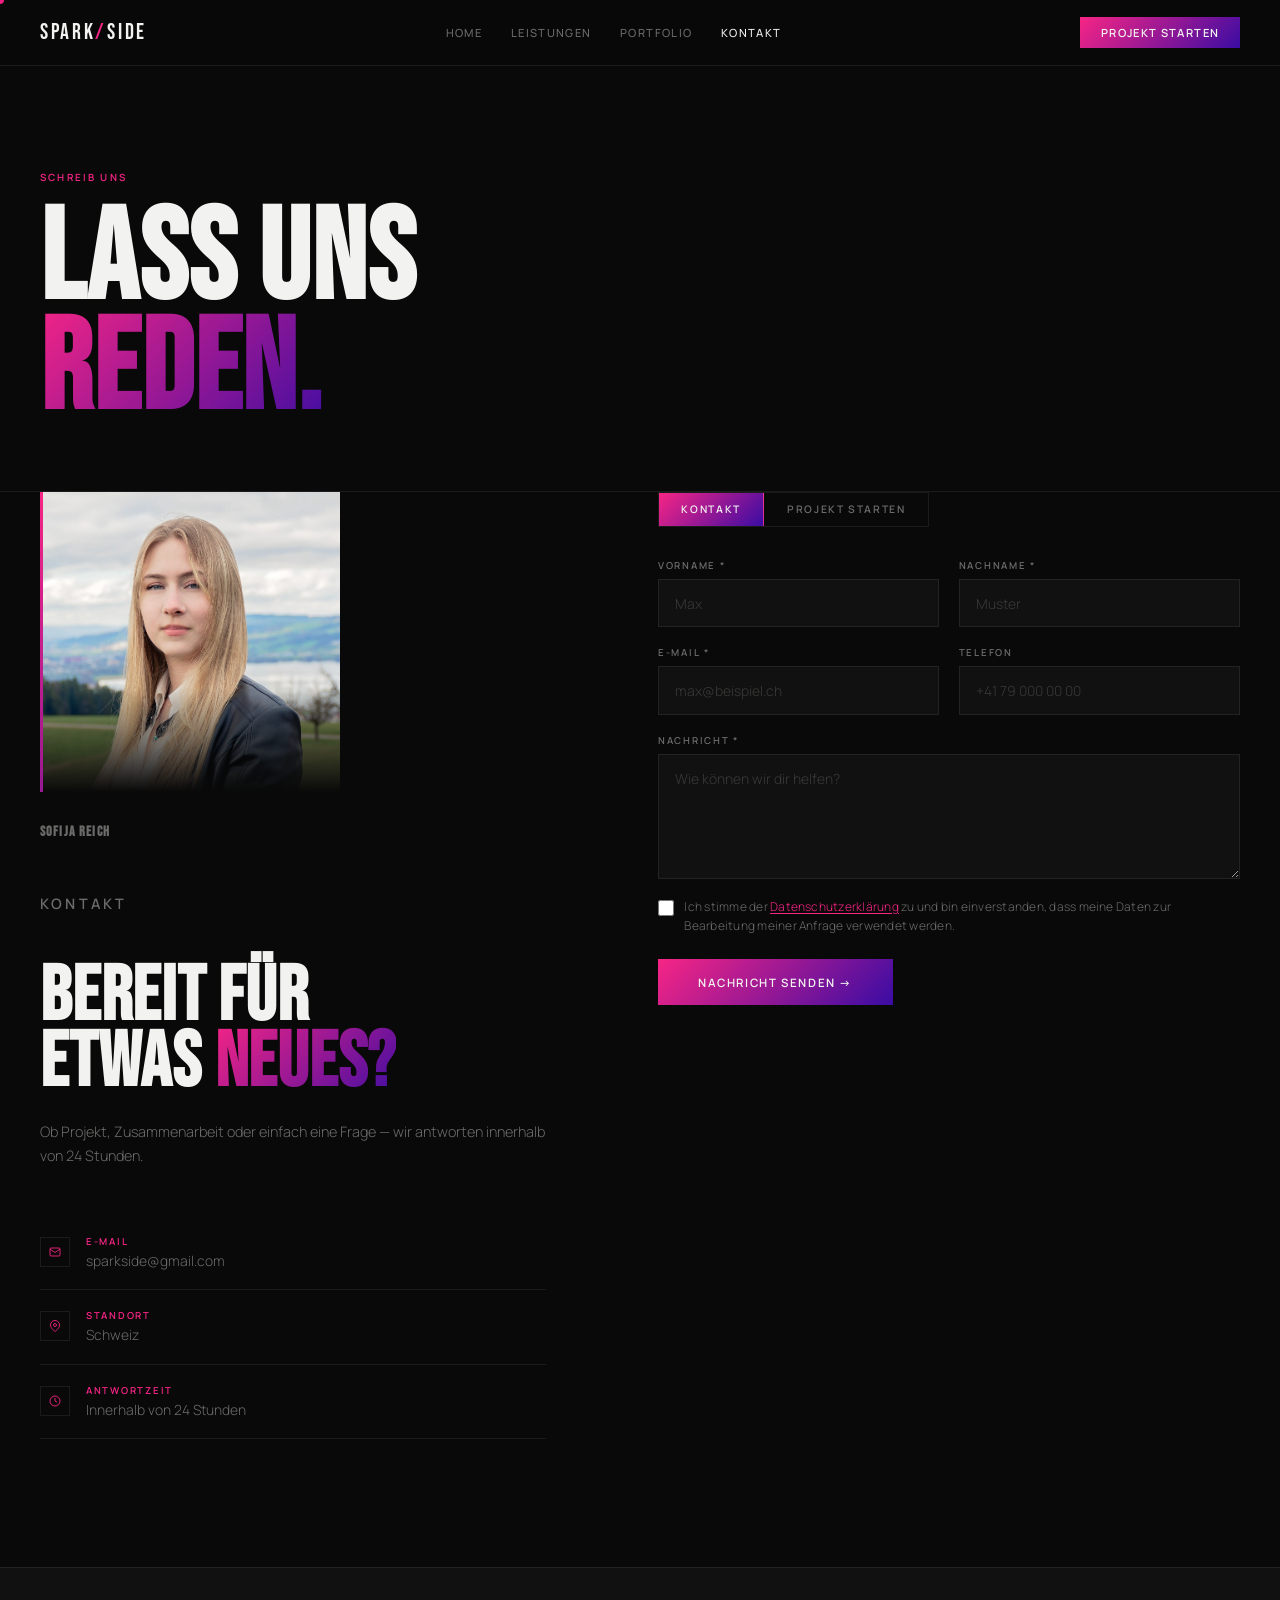
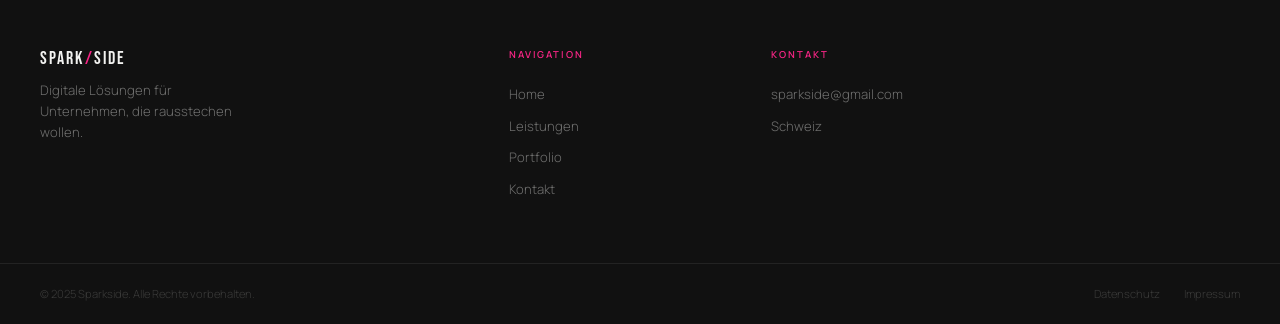
==== commit 927e8e0d: "Portrait: use pre-cropped image for better framing" ====
--- a/contact.html
+++ b/contact.html
@@ -130,8 +130,7 @@
         <div class="portrait-ph">
           <div class="portrait-ph-inner">
             <picture>
-              <source srcset="assets/portrait-square.webp" type="image/webp" />
-              <img src="assets/image00001.jpeg" alt="Sofija Reich — Sparkside" class="portrait-img" />
+              <img src="assets/image00001_cropped.jpeg" alt="Sofija Reich — Sparkside" class="portrait-img" />
             </picture>
           </div>
         </div>
@@ -406,4 +405,4 @@
   </script>
 </body>
 
-</html>
+</html>
--- a/style.css
+++ b/style.css
@@ -1,18 +1,18 @@
 :root {
-  --bg:    #090909;
-  --bg2:   #111111;
-  --bg3:   #191919;
-  --g:     #f72585;
-  --gd:    #c91f6c;
-  --p2:    #3a0ca3;
-  --grad:  linear-gradient(135deg, #f72585, #3a0ca3);
-  --w:     #f2f2f0;
-  --dim:   rgba(242,242,240,0.42);
-  --dimr:  rgba(242,242,240,0.14);
-  --bdr:   rgba(242,242,240,0.08);
-  --fh:    'Bebas Neue', sans-serif;
-  --fb:    'Manrope', sans-serif;
-  --nav:   66px;
+  --bg: #090909;
+  --bg2: #111111;
+  --bg3: #191919;
+  --g: #f72585;
+  --gd: #c91f6c;
+  --p2: #3a0ca3;
+  --grad: linear-gradient(135deg, #f72585, #3a0ca3);
+  --w: #f2f2f0;
+  --dim: rgba(242, 242, 240, 0.42);
+  --dimr: rgba(242, 242, 240, 0.14);
+  --bdr: rgba(242, 242, 240, 0.08);
+  --fh: 'Bebas Neue', sans-serif;
+  --fb: 'Manrope', sans-serif;
+  --nav: 66px;
 }
 
 *,
@@ -85,14 +85,14 @@
   right: 0;
   height: var(--nav);
   z-index: 800;
-  background: rgba(9,9,9,0.93);
+  background: rgba(9, 9, 9, 0.93);
   backdrop-filter: blur(18px);
   border-bottom: 1px solid var(--bdr);
   transition: border-color .3s, background .3s;
 }
 
 nav.sc {
-  border-color: rgba(247,37,133,.18);
+  border-color: rgba(247, 37, 133, .18);
 }
 
 .nav-in {
@@ -271,6 +271,7 @@
   letter-spacing: .22em;
   text-transform: uppercase;
   color: var(--g);
+  margin-bottom: 1.2rem;
 }
 
 .w-wrap {
@@ -296,8 +297,8 @@
   opacity: 0;
   transform: translateY(28px);
   transition:
-    opacity .75s cubic-bezier(.22,1,.36,1),
-    transform .75s cubic-bezier(.22,1,.36,1);
+    opacity .75s cubic-bezier(.22, 1, .36, 1),
+    transform .75s cubic-bezier(.22, 1, .36, 1);
 }
 
 /* Element in viewport: reveal */
@@ -306,10 +307,21 @@
   transform: none;
 }
 
-.rv.d1 { transition-delay: .1s; }
-.rv.d2 { transition-delay: .2s; }
-.rv.d3 { transition-delay: .3s; }
-.rv.d4 { transition-delay: .4s; }
+.rv.d1 {
+  transition-delay: .1s;
+}
+
+.rv.d2 {
+  transition-delay: .2s;
+}
+
+.rv.d3 {
+  transition-delay: .3s;
+}
+
+.rv.d4 {
+  transition-delay: .4s;
+}
 
 .tlink {
   font-size: .68rem;
@@ -468,8 +480,13 @@
 }
 
 @keyframes tick {
-  from { transform: translateX(0); }
-  to   { transform: translateX(-50%); }
+  from {
+    transform: translateX(0);
+  }
+
+  to {
+    transform: translateX(-50%);
+  }
 }
 
 /* Intro */
@@ -606,22 +623,30 @@
   display: flex;
   align-items: center;
   justify-content: center;
-  transition: transform .7s cubic-bezier(.22,1,.36,1);
+  transition: transform .7s cubic-bezier(.22, 1, .36, 1);
 }
 
 .wi:hover .wi-ph {
   transform: scale(1.04);
 }
 
-.ph1 { background: #101210; }
-.ph2 { background: #0e0e14; }
-.ph3 { background: #100e0e; }
+.ph1 {
+  background: #101210;
+}
+
+.ph2 {
+  background: #0e0e14;
+}
+
+.ph3 {
+  background: #100e0e;
+}
 
 .wi-ph span {
   font-size: .58rem;
   letter-spacing: .14em;
   text-transform: uppercase;
-  color: rgba(242,242,240,.1);
+  color: rgba(242, 242, 240, .1);
 }
 
 .wi::before {
@@ -632,7 +657,7 @@
   height: 2px;
   width: 0;
   background: var(--grad);
-  transition: width .4s cubic-bezier(.22,1,.36,1);
+  transition: width .4s cubic-bezier(.22, 1, .36, 1);
   z-index: 2;
 }
 
@@ -646,7 +671,7 @@
   left: 0;
   right: 0;
   padding: 1.4rem 1.6rem;
-  background: linear-gradient(to top, rgba(9,9,9,.88) 0%, transparent 100%);
+  background: linear-gradient(to top, rgba(9, 9, 9, .88) 0%, transparent 100%);
   transform: translateY(4px);
   opacity: 0;
   transition: opacity .3s, transform .3s;
@@ -724,7 +749,7 @@
   transform: translate(-50%, -50%);
   width: 600px;
   height: 300px;
-  background: radial-gradient(ellipse at 30%, rgba(247,37,133,.06) 0%, rgba(58,12,163,.04) 60%, transparent 80%);
+  background: radial-gradient(ellipse at 30%, rgba(247, 37, 133, .06) 0%, rgba(58, 12, 163, .04) 60%, transparent 80%);
   pointer-events: none;
 }
 
@@ -801,7 +826,7 @@
   bottom: 0;
   width: 0;
   background: var(--grad);
-  transition: width .4s cubic-bezier(.22,1,.36,1);
+  transition: width .4s cubic-bezier(.22, 1, .36, 1);
 }
 
 .svi:hover::before {
@@ -855,8 +880,8 @@
 }
 
 .svi:hover .stag {
-  border-color: rgba(247,37,133,.22);
-  color: rgba(247,37,133,.75);
+  border-color: rgba(247, 37, 133, .22);
+  color: rgba(247, 37, 133, .75);
 }
 
 .svi-p {
@@ -892,7 +917,7 @@
 .pi-in {
   width: 100%;
   height: 100%;
-  transition: transform .65s cubic-bezier(.22,1,.36,1);
+  transition: transform .65s cubic-bezier(.22, 1, .36, 1);
 }
 
 .pi:hover .pi-in {
@@ -906,7 +931,7 @@
   font-size: .58rem;
   letter-spacing: .14em;
   text-transform: uppercase;
-  color: rgba(242,242,240,.1);
+  color: rgba(242, 242, 240, .1);
 }
 
 .pi-line {
@@ -1076,7 +1101,7 @@
 .fg input:focus,
 .fg textarea:focus,
 .fg select:focus {
-  border-color: rgba(247,37,133,.5);
+  border-color: rgba(247, 37, 133, .5);
 }
 
 .fg select {
@@ -1088,7 +1113,7 @@
 
 .fg input::placeholder,
 .fg textarea::placeholder {
-  color: rgba(242,242,240,.18);
+  color: rgba(242, 242, 240, .18);
 }
 
 .fg textarea {
@@ -1236,7 +1261,7 @@
 
 .fcp {
   font-size: .7rem;
-  color: rgba(242,242,240,.18);
+  color: rgba(242, 242, 240, .18);
 }
 
 .flg {
@@ -1246,7 +1271,7 @@
 
 .flg a {
   font-size: .7rem;
-  color: rgba(242,242,240,.18);
+  color: rgba(242, 242, 240, .18);
   cursor: pointer;
   transition: color .2s;
 }
@@ -1257,6 +1282,7 @@
 
 /* Responsive */
 @media (max-width: 960px) {
+
   .nl,
   .ncta {
     display: none;
@@ -1378,6 +1404,7 @@
   border-color: rgba(255, 90, 90, 0.25);
   color: var(--w);
 }
+
 /* ============================================================
    IMAGE FILLS (real photos in .wi and .pi containers)
    ============================================================ */
@@ -1387,13 +1414,24 @@
   height: 100%;
   object-fit: cover;
   display: block;
-  transition: transform .7s cubic-bezier(.22,1,.36,1);
-}
-.wi:hover .wi-img img { transform: scale(1.04); }
-.pi:hover .pi-img img { transform: scale(1.05); }
-
-.wi-img { min-height: 240px; }
-.wi.tall .wi-img { min-height: 560px; }
+  transition: transform .7s cubic-bezier(.22, 1, .36, 1);
+}
+
+.wi:hover .wi-img img {
+  transform: scale(1.04);
+}
+
+.pi:hover .pi-img img {
+  transform: scale(1.05);
+}
+
+.wi-img {
+  min-height: 240px;
+}
+
+.wi.tall .wi-img {
+  min-height: 560px;
+}
 
 /* ============================================================
    PORTFOLIO FILTER TABS
@@ -1404,6 +1442,7 @@
   gap: .4rem;
   margin-bottom: 3rem;
 }
+
 .pf-tab {
   font-size: .65rem;
   font-weight: 600;
@@ -1417,13 +1456,21 @@
   transition: color .2s, background .2s, border-color .2s;
   font-family: var(--fb);
 }
-.pf-tab:hover { color: var(--w); border-color: rgba(247,37,133,.4); }
+
+.pf-tab:hover {
+  color: var(--w);
+  border-color: rgba(247, 37, 133, .4);
+}
+
 .pf-tab.active {
   background: var(--grad);
   color: var(--w);
   border-color: transparent;
 }
-.pi.pf-hidden { display: none !important; }
+
+.pi.pf-hidden {
+  display: none !important;
+}
 
 /* ============================================================
    FEATURED HERO CARD (All in One Bar on portfolio.html)
@@ -1438,33 +1485,41 @@
   min-height: 380px;
   width: 100%;
 }
+
 .pi-hero-img {
   position: absolute;
   inset: 0;
   width: 100%;
   height: 100%;
 }
+
 .pi-hero-img img,
 .pi-hero-img video {
   width: 100%;
   height: 100%;
   object-fit: cover;
   display: block;
-  transition: transform .9s cubic-bezier(.22,1,.36,1);
-}
-.pi-hero:hover .pi-hero-img img { transform: scale(1.04); }
+  transition: transform .9s cubic-bezier(.22, 1, .36, 1);
+}
+
+.pi-hero:hover .pi-hero-img img {
+  transform: scale(1.04);
+}
+
 .pi-hero-overlay {
   position: absolute;
   inset: 0;
-  background: linear-gradient(to top, rgba(9,9,9,.88) 0%, rgba(9,9,9,.08) 55%, transparent 100%);
+  background: linear-gradient(to top, rgba(9, 9, 9, .88) 0%, rgba(9, 9, 9, .08) 55%, transparent 100%);
   display: flex;
   align-items: flex-end;
   padding: 2.5rem 3rem;
   transition: background .3s;
 }
+
 .pi-hero:hover .pi-hero-overlay {
-  background: linear-gradient(to top, rgba(9,9,9,.94) 0%, rgba(9,9,9,.2) 55%, transparent 100%);
-}
+  background: linear-gradient(to top, rgba(9, 9, 9, .94) 0%, rgba(9, 9, 9, .2) 55%, transparent 100%);
+}
+
 .pi-hero-title {
   font-family: var(--fh);
   font-size: clamp(2.8rem, 6vw, 6.5rem);
@@ -1473,6 +1528,7 @@
   color: var(--w);
   margin: .6rem 0 1rem;
 }
+
 .pi-hero-arr {
   position: absolute;
   top: 1.5rem;
@@ -1481,17 +1537,26 @@
   color: var(--g);
   transition: transform .25s;
 }
-.pi-hero:hover .pi-hero-arr { transform: translate(3px,-3px); }
+
+.pi-hero:hover .pi-hero-arr {
+  transform: translate(3px, -3px);
+}
+
 .pi-hero::before {
   content: '';
   position: absolute;
-  bottom: 0; left: 0;
-  height: 2px; width: 0;
+  bottom: 0;
+  left: 0;
+  height: 2px;
+  width: 0;
   background: var(--grad);
-  transition: width .5s cubic-bezier(.22,1,.36,1);
+  transition: width .5s cubic-bezier(.22, 1, .36, 1);
   z-index: 2;
 }
-.pi-hero:hover::before { width: 100%; }
+
+.pi-hero:hover::before {
+  width: 100%;
+}
 
 .pi-tags {
   display: flex;
@@ -1499,13 +1564,14 @@
   gap: .4rem;
   margin-top: .4rem;
 }
+
 .pi-tag {
   font-size: .58rem;
   font-weight: 600;
   letter-spacing: .1em;
   text-transform: uppercase;
-  border: 1px solid rgba(242,242,240,.18);
-  color: rgba(242,242,240,.5);
+  border: 1px solid rgba(242, 242, 240, .18);
+  color: rgba(242, 242, 240, .5);
   padding: .22rem .6rem;
 }
 
@@ -1525,7 +1591,7 @@
 .lb {
   position: fixed;
   inset: 0;
-  background: rgba(5,5,5,.97);
+  background: rgba(5, 5, 5, .97);
   z-index: 9000;
   display: flex;
   align-items: center;
@@ -1534,7 +1600,12 @@
   pointer-events: none;
   transition: opacity .25s;
 }
-.lb.open { opacity: 1; pointer-events: all; }
+
+.lb.open {
+  opacity: 1;
+  pointer-events: all;
+}
+
 .lb-inner {
   max-width: 92vw;
   max-height: 92vh;
@@ -1542,6 +1613,7 @@
   align-items: center;
   justify-content: center;
 }
+
 .lb-img {
   max-width: 92vw;
   max-height: 92vh;
@@ -1549,41 +1621,69 @@
   display: block;
   user-select: none;
 }
+
 .lb-close {
   position: fixed;
-  top: 1.2rem; right: 1.2rem;
-  width: 38px; height: 38px;
-  background: rgba(242,242,240,.06);
-  border: 1px solid rgba(242,242,240,.1);
+  top: 1.2rem;
+  right: 1.2rem;
+  width: 38px;
+  height: 38px;
+  background: rgba(242, 242, 240, .06);
+  border: 1px solid rgba(242, 242, 240, .1);
   color: var(--w);
   font-size: 1rem;
   cursor: pointer;
-  display: flex; align-items: center; justify-content: center;
+  display: flex;
+  align-items: center;
+  justify-content: center;
   transition: background .2s, border-color .2s;
   font-family: var(--fb);
   line-height: 1;
 }
-.lb-close:hover { background: rgba(247,37,133,.2); border-color: rgba(247,37,133,.4); }
-.lb-prev, .lb-next {
+
+.lb-close:hover {
+  background: rgba(247, 37, 133, .2);
+  border-color: rgba(247, 37, 133, .4);
+}
+
+.lb-prev,
+.lb-next {
   position: fixed;
-  top: 50%; transform: translateY(-50%);
-  width: 42px; height: 42px;
-  background: rgba(242,242,240,.06);
-  border: 1px solid rgba(242,242,240,.1);
+  top: 50%;
+  transform: translateY(-50%);
+  width: 42px;
+  height: 42px;
+  background: rgba(242, 242, 240, .06);
+  border: 1px solid rgba(242, 242, 240, .1);
   color: var(--w);
   font-size: 1.1rem;
   cursor: pointer;
-  display: flex; align-items: center; justify-content: center;
+  display: flex;
+  align-items: center;
+  justify-content: center;
   transition: background .2s, border-color .2s;
   user-select: none;
   font-family: var(--fb);
 }
-.lb-prev { left: .8rem; }
-.lb-next { right: .8rem; }
-.lb-prev:hover, .lb-next:hover { background: rgba(247,37,133,.2); border-color: rgba(247,37,133,.4); }
+
+.lb-prev {
+  left: .8rem;
+}
+
+.lb-next {
+  right: .8rem;
+}
+
+.lb-prev:hover,
+.lb-next:hover {
+  background: rgba(247, 37, 133, .2);
+  border-color: rgba(247, 37, 133, .4);
+}
+
 .lb-count {
   position: fixed;
-  bottom: 1.2rem; left: 50%;
+  bottom: 1.2rem;
+  left: 50%;
   transform: translateX(-50%);
   font-size: .6rem;
   font-weight: 600;
@@ -1599,6 +1699,7 @@
   columns: 3;
   column-gap: 4px;
 }
+
 .gal-item {
   break-inside: avoid;
   margin-bottom: 4px;
@@ -1607,21 +1708,29 @@
   overflow: hidden;
   display: block;
 }
+
 .gal-item img {
   width: 100%;
   height: auto;
   display: block;
-  transition: transform .5s cubic-bezier(.22,1,.36,1);
-}
-.gal-item:hover img { transform: scale(1.03); }
+  transition: transform .5s cubic-bezier(.22, 1, .36, 1);
+}
+
+.gal-item:hover img {
+  transform: scale(1.03);
+}
+
 .gal-item::after {
   content: '';
   position: absolute;
   inset: 0;
-  background: rgba(0,0,0,0);
+  background: rgba(0, 0, 0, 0);
   transition: background .3s;
 }
-.gal-item:hover::after { background: rgba(247,37,133,.05); }
+
+.gal-item:hover::after {
+  background: rgba(247, 37, 133, .05);
+}
 
 /* ============================================================
    VIDEO SECTION
@@ -1632,11 +1741,13 @@
   gap: 1.5rem;
   margin: 1.5rem 0 3rem;
 }
+
 .vid-item {
   background: var(--bg2);
   border: 1px solid var(--bdr);
   overflow: hidden;
 }
+
 .vid-item video {
   width: 100%;
   display: block;
@@ -1644,6 +1755,7 @@
   object-fit: cover;
   background: #000;
 }
+
 .vid-caption {
   padding: .75rem 1rem;
   font-size: .6rem;
@@ -1664,17 +1776,21 @@
   position: relative;
   overflow: hidden;
 }
+
 .proj-hero img {
   width: 100%;
   height: 100%;
   object-fit: cover;
 }
+
 .proj-hero::after {
   content: '';
   position: absolute;
-  bottom: 0; left: 0; right: 0;
+  bottom: 0;
+  left: 0;
+  right: 0;
   height: 55%;
-  background: linear-gradient(to top, rgba(9,9,9,.92), transparent);
+  background: linear-gradient(to top, rgba(9, 9, 9, .92), transparent);
   pointer-events: none;
 }
 
@@ -1687,6 +1803,7 @@
   gap: 4rem;
   border-bottom: 1px solid var(--bdr);
 }
+
 .proj-title {
   font-family: var(--fh);
   font-size: clamp(2.8rem, 7vw, 7rem);
@@ -1695,12 +1812,14 @@
   color: var(--w);
   margin: .8rem 0 1.5rem;
 }
+
 .proj-title span {
   background: var(--grad);
   -webkit-background-clip: text;
   -webkit-text-fill-color: transparent;
   background-clip: text;
 }
+
 .proj-desc {
   font-size: .92rem;
   color: var(--dim);
@@ -1709,12 +1828,19 @@
   margin-bottom: 1.5rem;
 }
 
-.proj-sidebar { padding-top: .2rem; }
+.proj-sidebar {
+  padding-top: .2rem;
+}
+
 .proj-info-row {
   padding: 1rem 0;
   border-bottom: 1px solid var(--bdr);
 }
-.proj-info-row:first-child { border-top: 1px solid var(--bdr); }
+
+.proj-info-row:first-child {
+  border-top: 1px solid var(--bdr);
+}
+
 .proj-info-label {
   font-size: .58rem;
   font-weight: 600;
@@ -1723,6 +1849,7 @@
   color: var(--g);
   margin-bottom: .3rem;
 }
+
 .proj-info-val {
   font-size: .86rem;
   color: var(--dim);
@@ -1745,6 +1872,7 @@
   align-items: center;
   gap: 1.5rem;
 }
+
 .proj-section-title::after {
   content: '';
   flex: 1;
@@ -1777,16 +1905,30 @@
   gap: .6rem;
   align-items: center;
 }
-.breadcrumb a { color: var(--g); transition: opacity .2s; }
-.breadcrumb a:hover { opacity: .7; }
-.breadcrumb-sep { color: var(--bdr); }
+
+.breadcrumb a {
+  color: var(--g);
+  transition: opacity .2s;
+}
+
+.breadcrumb a:hover {
+  opacity: .7;
+}
+
+.breadcrumb-sep {
+  color: var(--bdr);
+}
 
 /* Subsections for event locations */
 .event-sub {
   padding: 2.5rem 0;
   border-bottom: 1px solid var(--bdr);
 }
-.event-sub:last-child { border-bottom: none; }
+
+.event-sub:last-child {
+  border-bottom: none;
+}
+
 .event-sub-title {
   font-family: var(--fh);
   font-size: clamp(1.6rem, 3vw, 2.5rem);
@@ -1794,6 +1936,7 @@
   color: var(--w);
   margin-bottom: .5rem;
 }
+
 .event-sub-meta {
   font-size: .62rem;
   font-weight: 600;
@@ -1802,6 +1945,7 @@
   color: var(--g);
   margin-bottom: 1.5rem;
 }
+
 .event-sub p {
   font-size: .88rem;
   color: var(--dim);
@@ -1824,19 +1968,24 @@
   border-left: 3px solid;
   border-image: var(--grad) 1;
 }
+
 .portrait-ph::after {
   /* bottom fade into page background */
   content: '';
   position: absolute;
-  bottom: 0; left: 0; right: 0;
+  bottom: 0;
+  left: 0;
+  right: 0;
   height: 35%;
   background: linear-gradient(to bottom, transparent, var(--bg));
   pointer-events: none;
 }
+
 .portrait-ph-inner {
   position: absolute;
   inset: 0;
 }
+
 .portrait-img {
   width: 100%;
   height: 100%;
@@ -1845,6 +1994,7 @@
   display: block;
   filter: saturate(.92) contrast(1.04);
 }
+
 .portrait-name {
   font-size: .6rem;
   font-weight: 600;
@@ -1865,70 +2015,185 @@
   padding: 3rem 2.5rem 0;
   overflow: visible;
 }
+
 .pf-section--hero {
   overflow: hidden;
 }
 
 /* ---- Tablet (≤960px) ---- */
 @media (max-width: 960px) {
-  .pg-3 { grid-template-columns: 1fr 1fr; }
-  .proj-meta { grid-template-columns: 1fr; gap: 2rem; }
-  .gal { columns: 2; }
-  .pi-hero-overlay { padding: 1.8rem 2rem; }
-  .pi-hero { aspect-ratio: 16 / 9; min-height: unset; }
-  .wg { grid-template-columns: 1fr 1fr; gap: 1rem; }
-  .wi.tall .wi-img { min-height: 380px; }
-  .vid-grid { grid-template-columns: 1fr; }
-  .foot-top { grid-template-columns: 1fr 1fr; gap: 2rem; }
-  .pf-section { padding: 2rem 1.5rem 0; }
+  .pg-3 {
+    grid-template-columns: 1fr 1fr;
+  }
+
+  .proj-meta {
+    grid-template-columns: 1fr;
+    gap: 2rem;
+  }
+
+  .gal {
+    columns: 2;
+  }
+
+  .pi-hero-overlay {
+    padding: 1.8rem 2rem;
+  }
+
+  .pi-hero {
+    aspect-ratio: 16 / 9;
+    min-height: unset;
+  }
+
+  .wg {
+    grid-template-columns: 1fr 1fr;
+    gap: 1rem;
+  }
+
+  .wi.tall .wi-img {
+    min-height: 380px;
+  }
+
+  .vid-grid {
+    grid-template-columns: 1fr;
+  }
+
+  .foot-top {
+    grid-template-columns: 1fr 1fr;
+    gap: 2rem;
+  }
+
+  .pf-section {
+    padding: 2rem 1.5rem 0;
+  }
 }
 
 /* ---- Mobile (≤580px) ---- */
 @media (max-width: 580px) {
+
   /* Layout */
-  .pg-3 { grid-template-columns: 1fr; padding: 1rem 1rem 5rem; }
-  .wg { grid-template-columns: 1fr; gap: .75rem; padding: 0 1rem; }
-  .wi.tall .wi-img { min-height: 56vw; }
-  .wi-img { min-height: 52vw; }
+  .pg-3 {
+    grid-template-columns: 1fr;
+    padding: 1rem 1rem 5rem;
+  }
+
+  .wg {
+    grid-template-columns: 1fr;
+    gap: .75rem;
+    padding: 0 1rem;
+  }
+
+  .wi.tall .wi-img {
+    min-height: 56vw;
+  }
+
+  .wi-img {
+    min-height: 52vw;
+  }
 
   /* Gallery */
-  .gal { columns: 1; }
-  .gal-item { margin-bottom: 2px; }
+  .gal {
+    columns: 1;
+  }
+
+  .gal-item {
+    margin-bottom: 2px;
+  }
 
   /* Project hero */
-  .proj-hero { height: 44vw; min-height: 200px; }
-  .proj-meta, .proj-body, .breadcrumb { padding-left: 1rem; padding-right: 1rem; }
-  .proj-meta { padding-top: 1.5rem; }
-  .proj-title { font-size: clamp(2rem, 11vw, 3.5rem); }
-  .proj-section-title { font-size: clamp(1.6rem, 8vw, 2.5rem); }
+  .proj-hero {
+    height: 44vw;
+    min-height: 200px;
+  }
+
+  .proj-meta,
+  .proj-body,
+  .breadcrumb {
+    padding-left: 1rem;
+    padding-right: 1rem;
+  }
+
+  .proj-meta {
+    padding-top: 1.5rem;
+  }
+
+  .proj-title {
+    font-size: clamp(2rem, 11vw, 3.5rem);
+  }
+
+  .proj-section-title {
+    font-size: clamp(1.6rem, 8vw, 2.5rem);
+  }
 
   /* Portfolio hero card */
-  .pi-hero { aspect-ratio: 4 / 5; min-height: unset; width: 100%; }
-  .pi-hero-overlay { padding: 1.2rem 1rem; }
-  .pi-hero-title { font-size: clamp(1.8rem, 9vw, 3rem); }
-  .pf-section { padding: 1.5rem 1rem 0; overflow: hidden; }
+  .pi-hero {
+    aspect-ratio: 4 / 5;
+    min-height: unset;
+    width: 100%;
+  }
+
+  .pi-hero-overlay {
+    padding: 1.2rem 1rem;
+  }
+
+  .pi-hero-title {
+    font-size: clamp(1.8rem, 9vw, 3rem);
+  }
+
+  .pf-section {
+    padding: 1.5rem 1rem 0;
+    overflow: hidden;
+  }
 
   /* Videos */
-  .vid-grid { grid-template-columns: 1fr !important; gap: 1rem; }
-  .vid-item[style*="max-width"] { max-width: 100% !important; }
-  .vid-item video { max-height: 72vw; }
+  .vid-grid {
+    grid-template-columns: 1fr !important;
+    gap: 1rem;
+  }
+
+  .vid-item[style*="max-width"] {
+    max-width: 100% !important;
+  }
+
+  .vid-item video {
+    max-height: 72vw;
+  }
 
   /* Type */
-  .ph h1, .ph .h1 { font-size: clamp(2.4rem, 14vw, 5rem); }
+  .ph h1,
+  .ph .h1 {
+    font-size: clamp(2.4rem, 14vw, 5rem);
+  }
 
   /* Footer */
-  .foot-top { grid-template-columns: 1fr; }
-  .foot-bot { flex-direction: column; gap: 1rem; text-align: center; }
-  .flg { justify-content: center; }
+  .foot-top {
+    grid-template-columns: 1fr;
+  }
+
+  .foot-bot {
+    flex-direction: column;
+    gap: 1rem;
+    text-align: center;
+  }
+
+  .flg {
+    justify-content: center;
+  }
 
   /* Nav */
-  .ncta { display: none; }
+  .ncta {
+    display: none;
+  }
 }
 
 /* ---- Extra small (≤400px) ---- */
 @media (max-width: 400px) {
-  .pi-hero { aspect-ratio: 3 / 4; }
-  .gal { columns: 1; }
+  .pi-hero {
+    aspect-ratio: 3 / 4;
+  }
+
+  .gal {
+    columns: 1;
+  }
 }
 
 /* vid-label alias */
@@ -1960,4 +2225,4 @@
   height: 100%;
   object-fit: cover;
   display: block;
-}
+}
